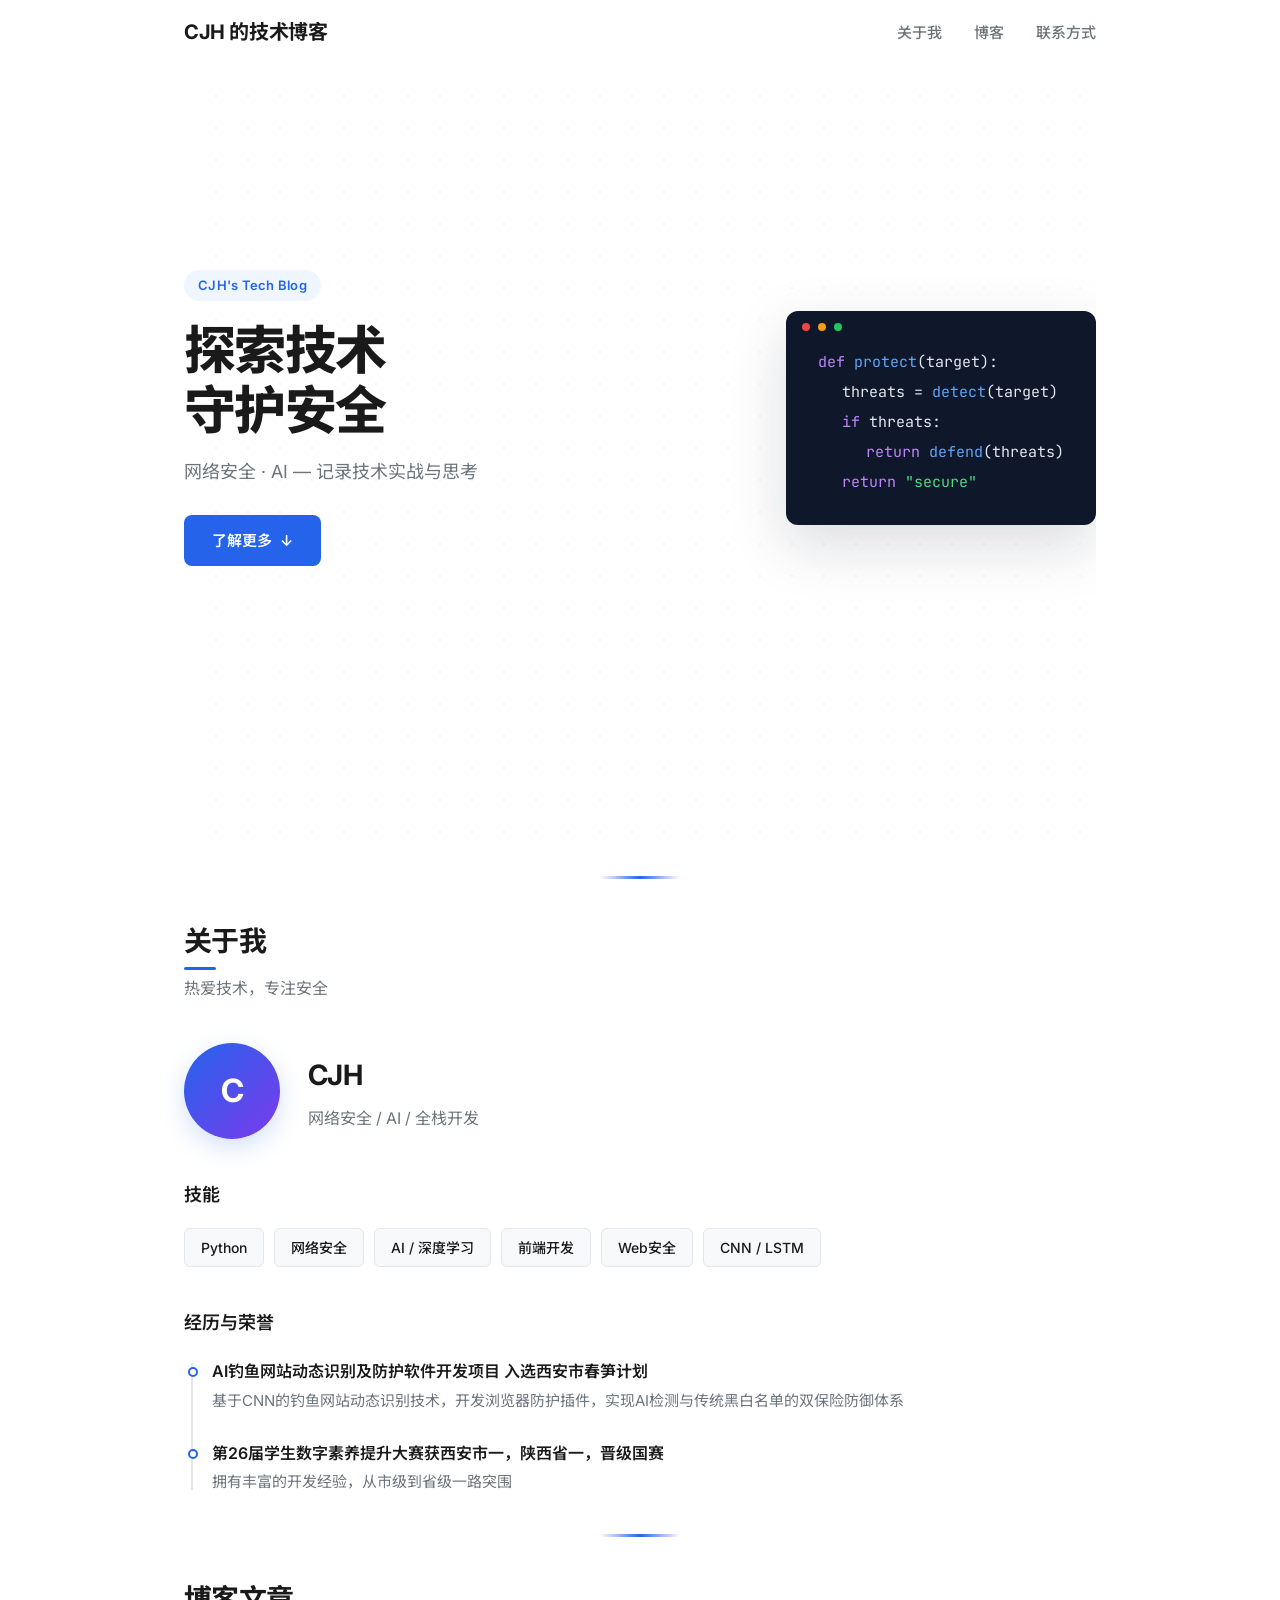
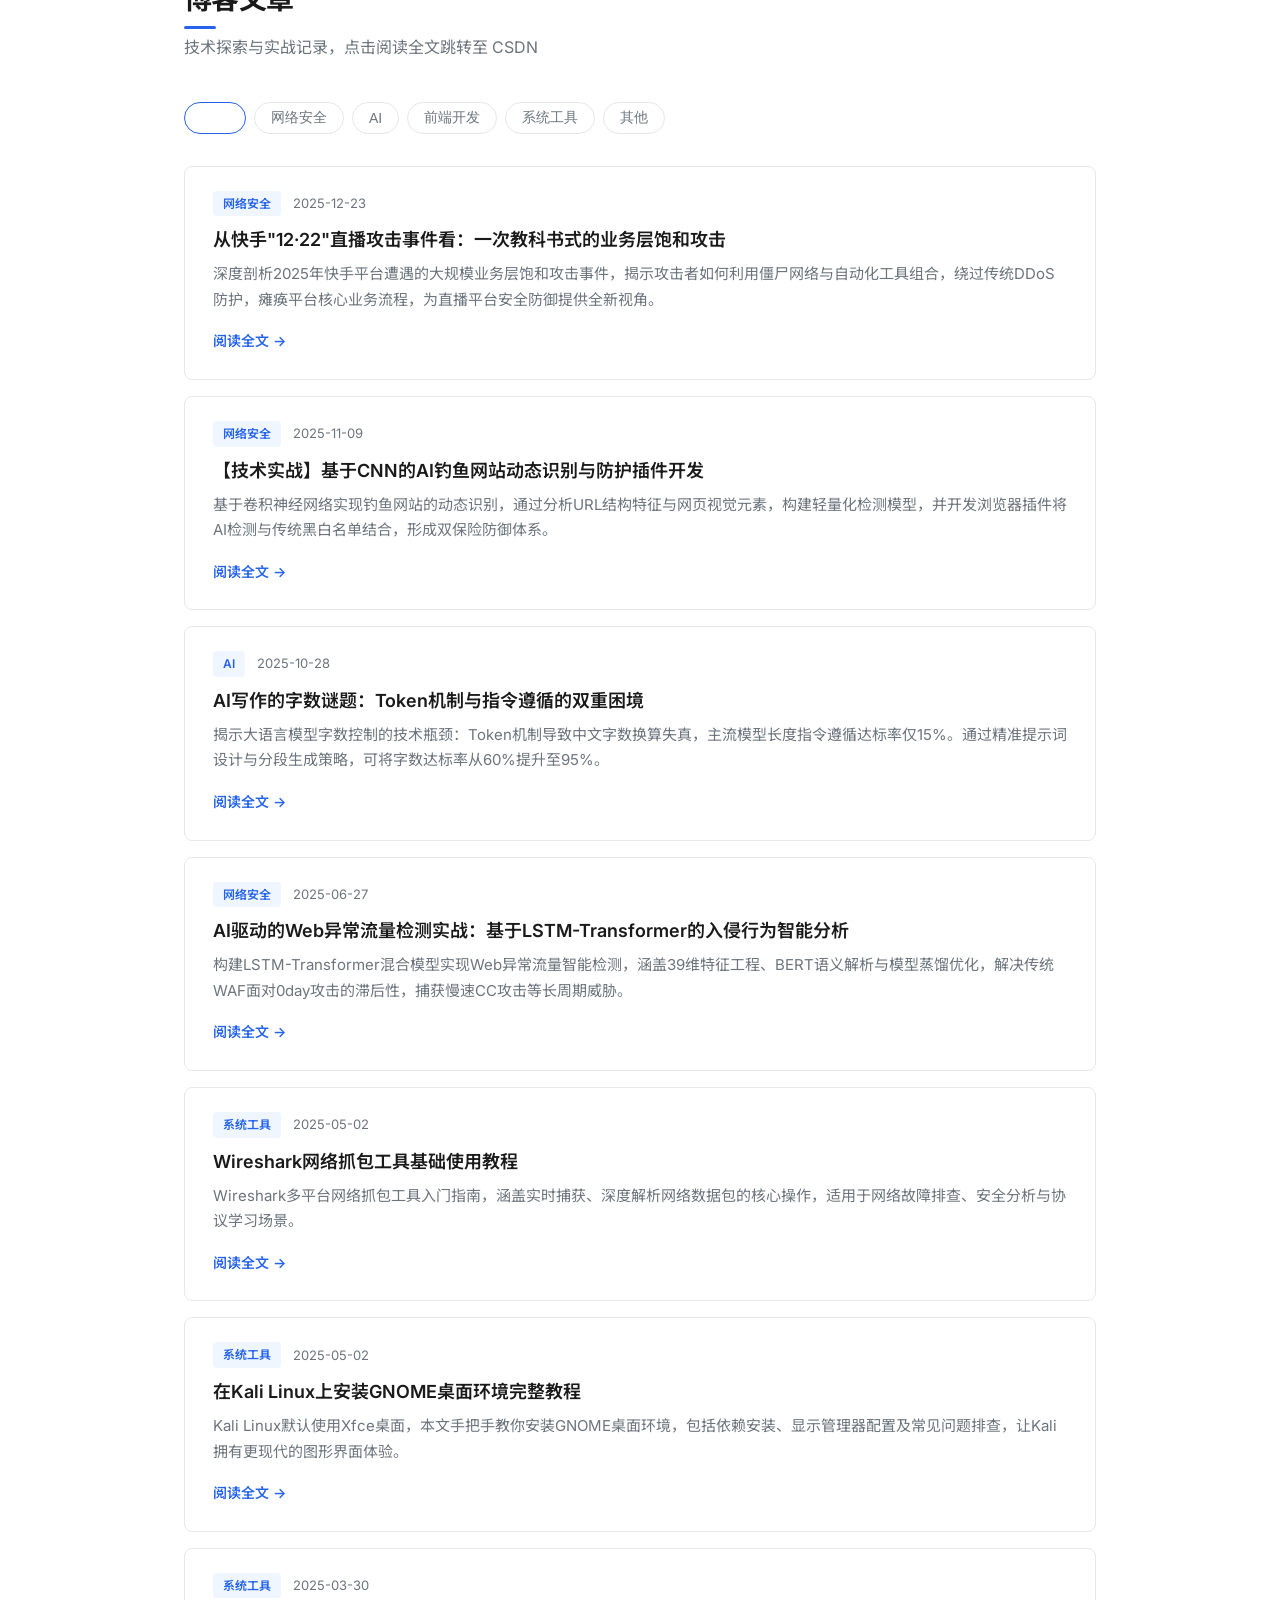
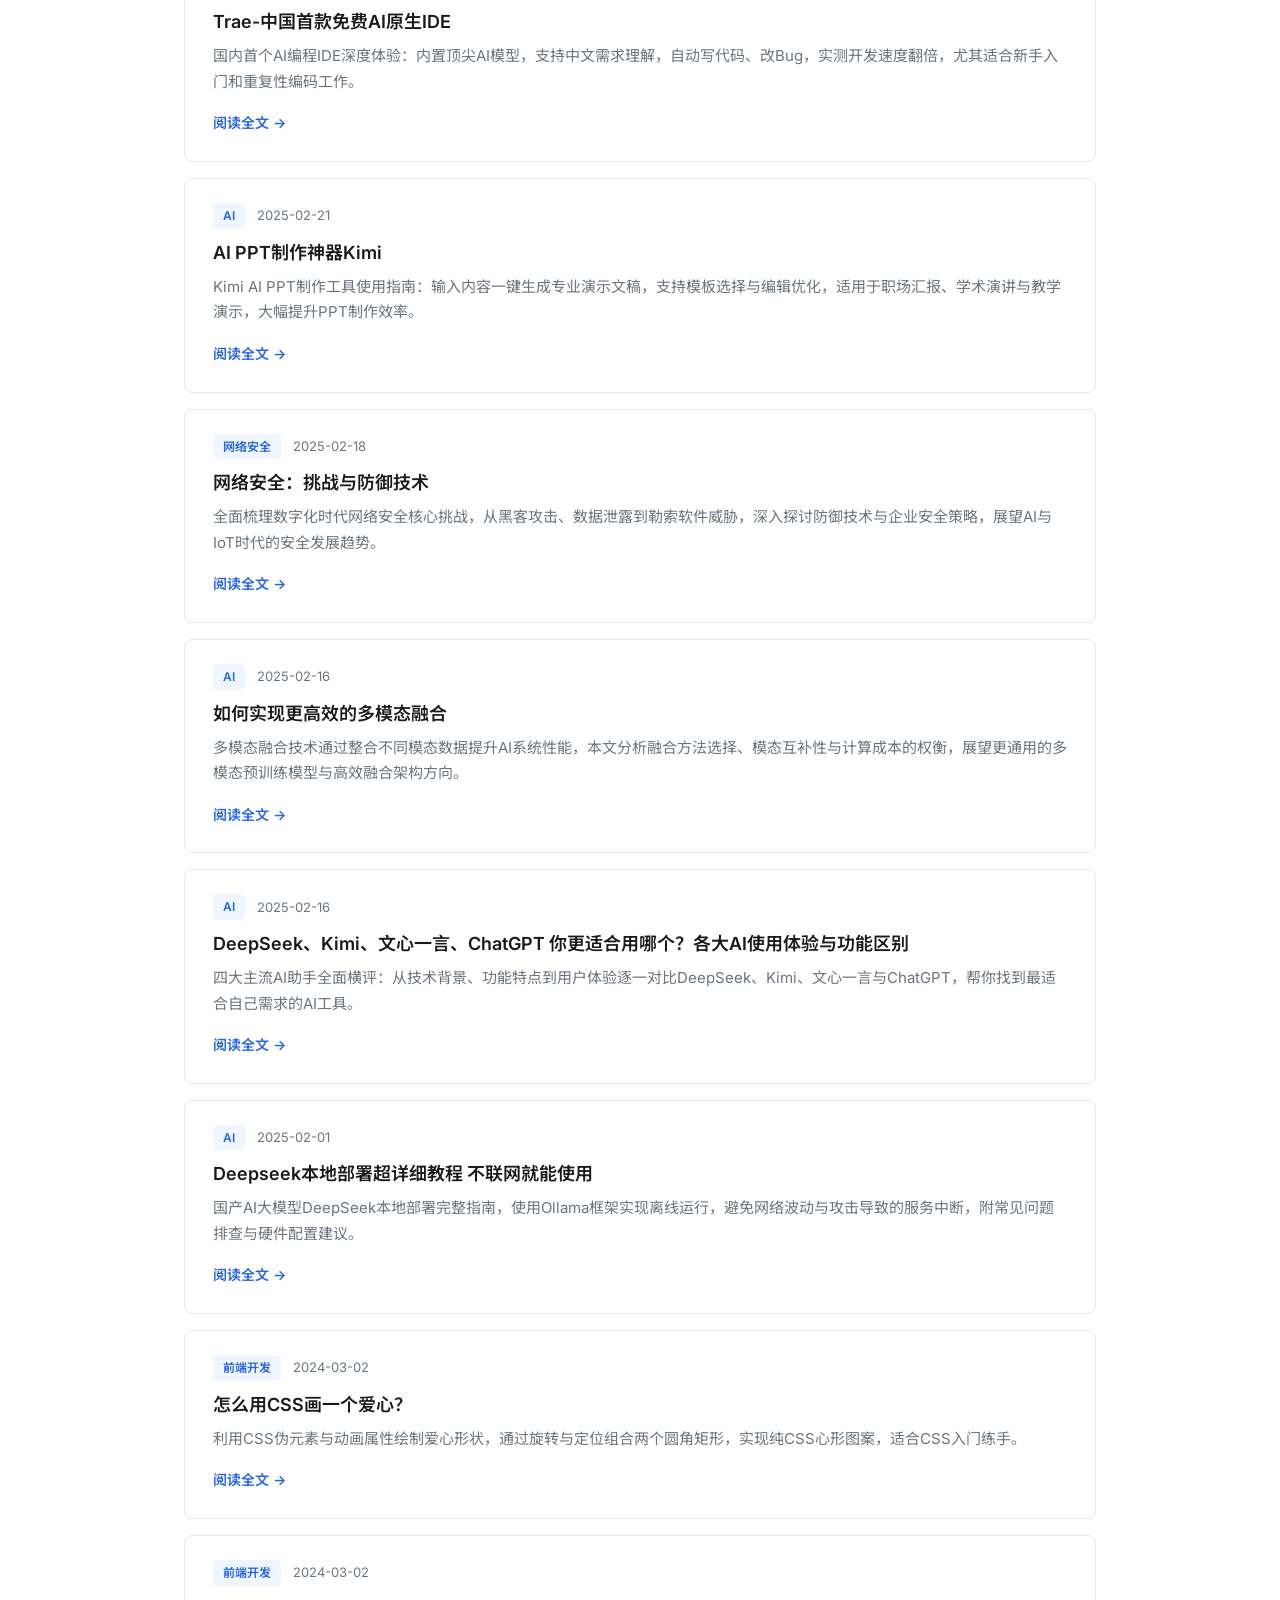
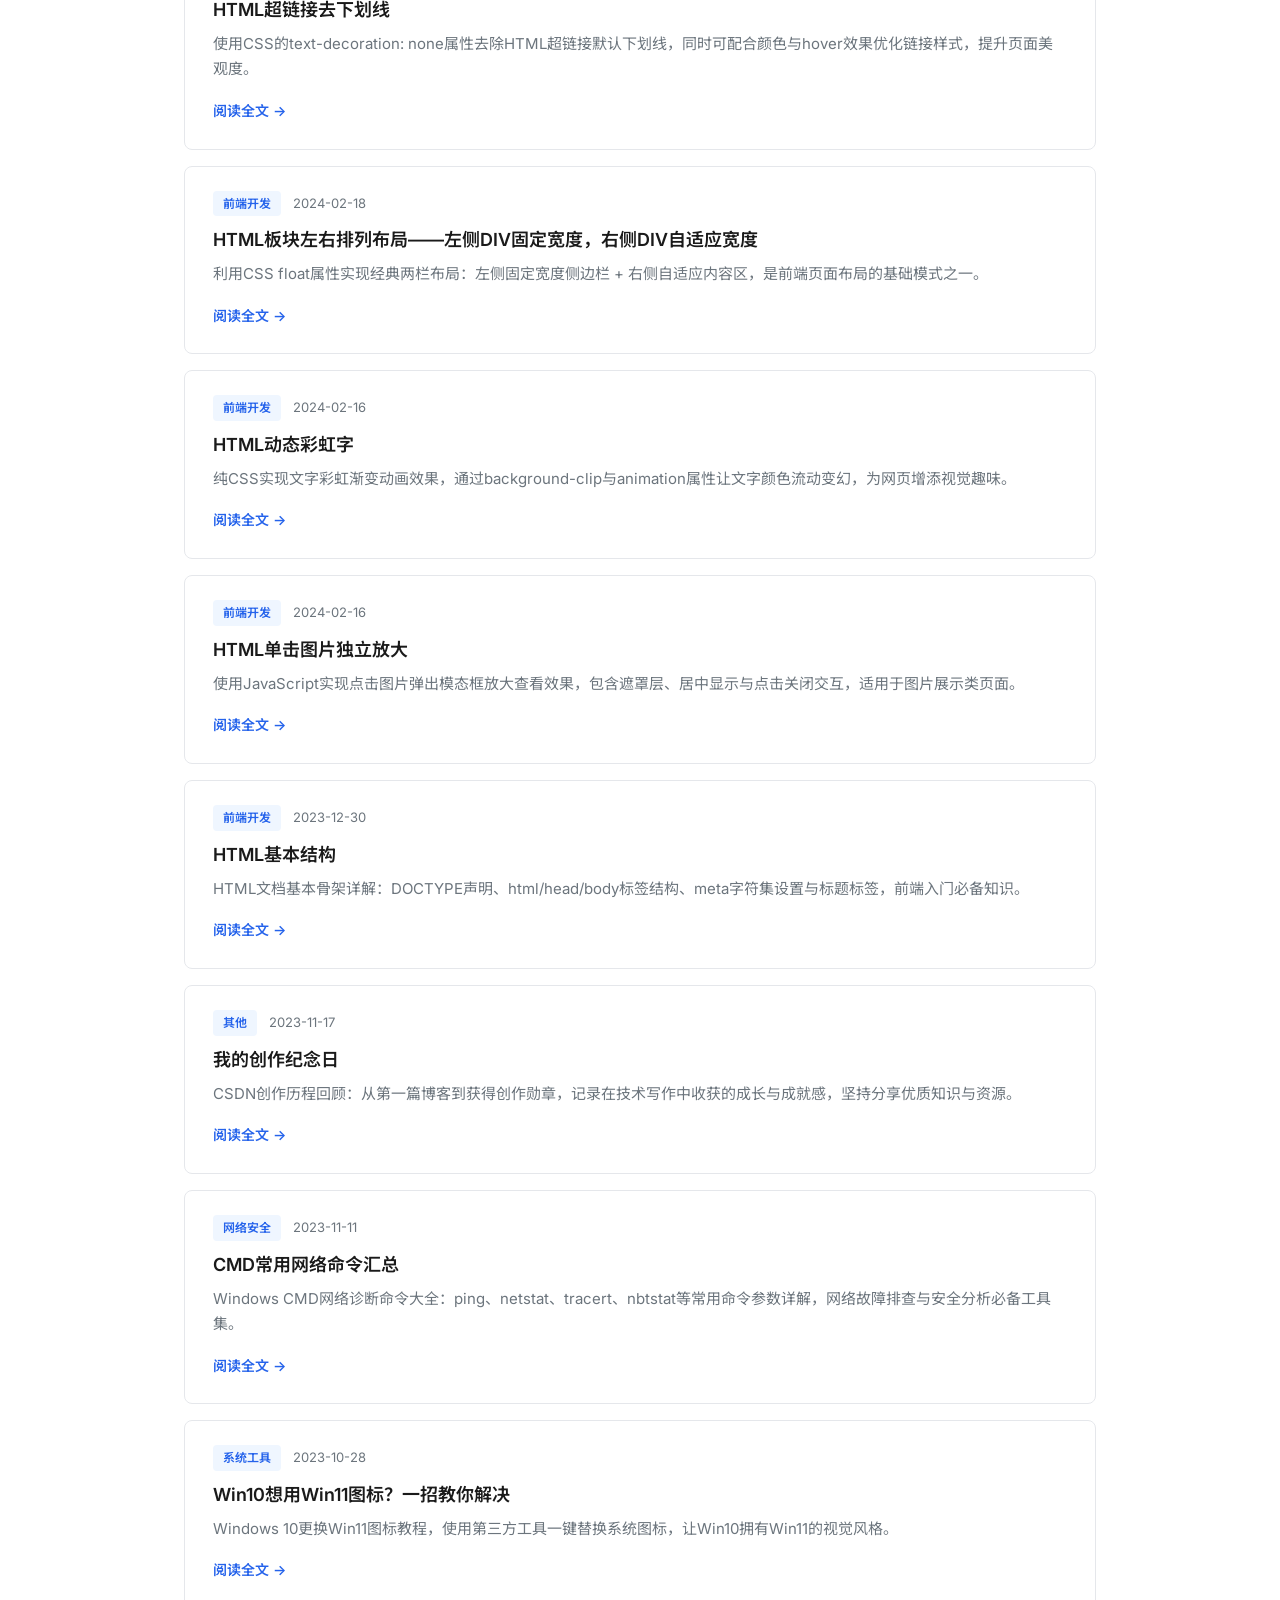
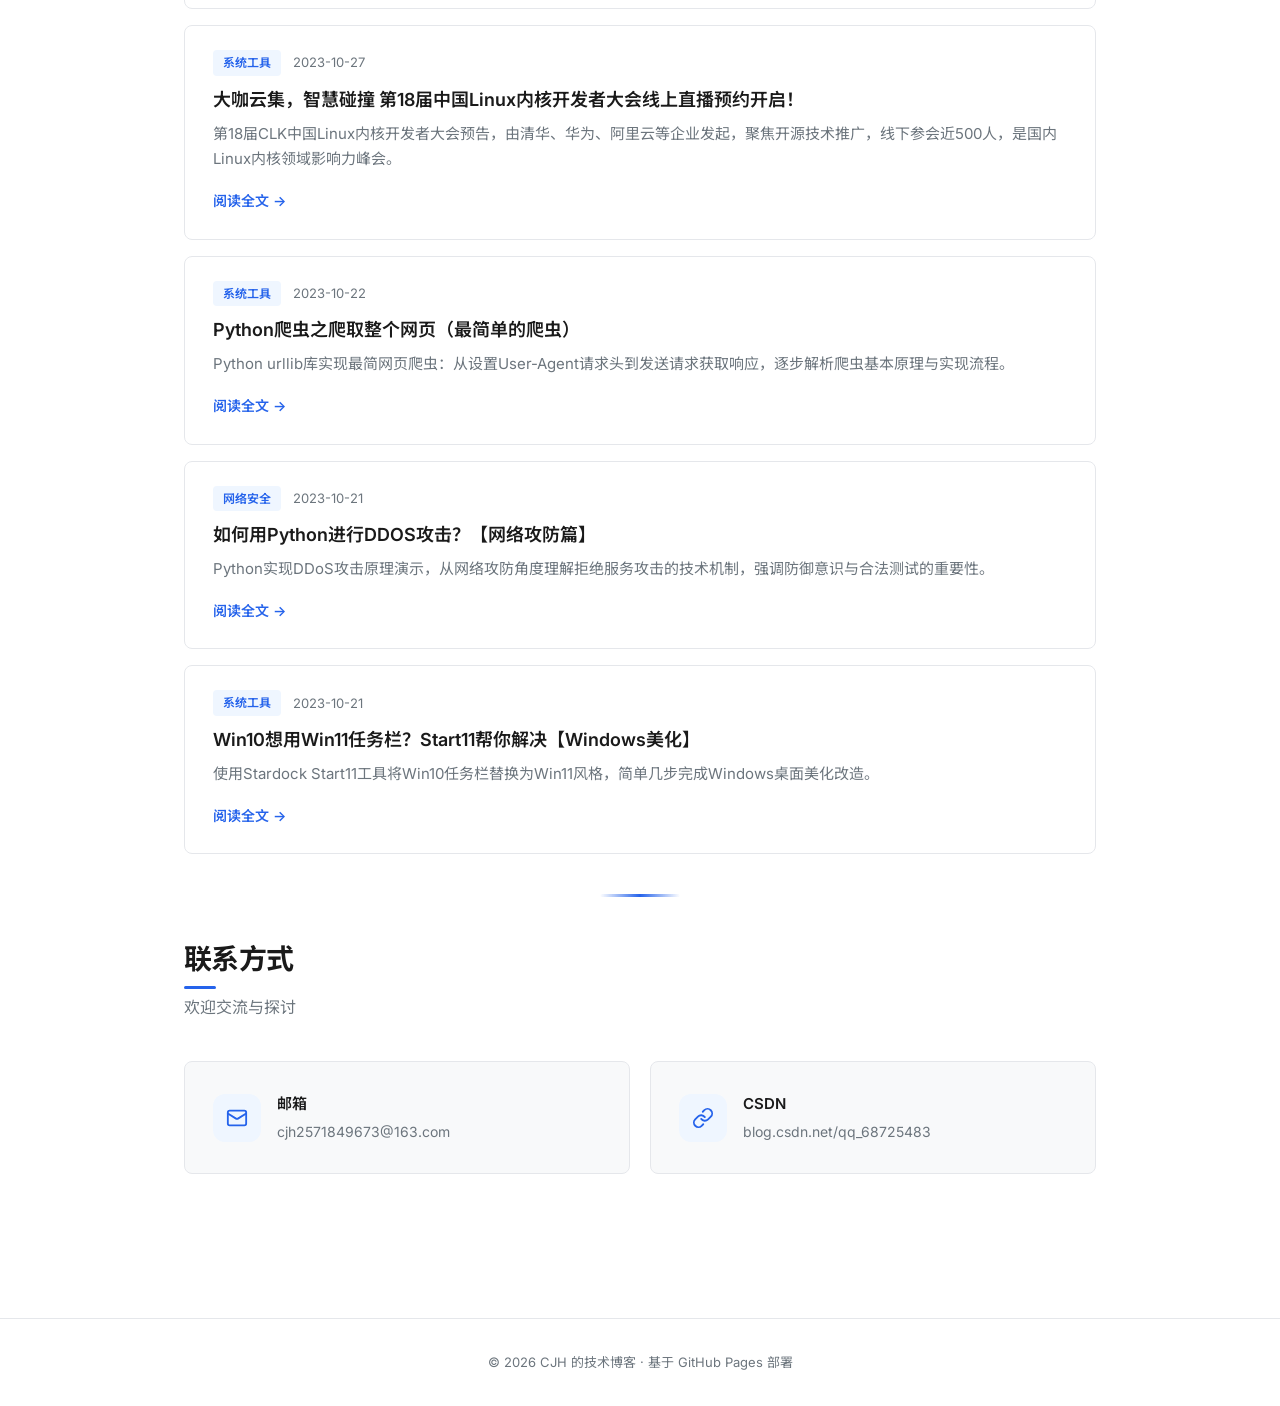
==== index.html @ 8294a679 "初始提交：CJH 个人博客" ====
<!DOCTYPE html>
<html lang="zh-CN">
<head>
  <meta charset="UTF-8">
  <meta name="viewport" content="width=device-width, initial-scale=1.0">
  <title>CJH 的技术博客</title>
  <meta name="description" content="CJH 的个人技术博客 - 网络安全、AI、前端开发技术分享">
  <link rel="stylesheet" href="css/style.css">
</head>
<body>
  <!-- 开场动画遮罩 -->
  <div class="intro-overlay" id="introOverlay">
    <div class="intro-logo">
      <span class="intro-bracket"></span><span class="intro-name">欢迎来到 CJH的技术博客</span><span class="intro-bracket"></span>
    </div>
    <div class="intro-line"></div>
  </div>

  <!-- 滚动进度条 -->
  <div class="scroll-progress"></div>

  <!-- 鼠标光晕 -->
  <div class="cursor-glow" id="cursorGlow"></div>

  <!-- 导航栏 -->
  <nav class="navbar">
    <div class="nav-inner">
      <a href="#" class="nav-logo"><span></span>CJH 的技术博客<span></span></a>
      <ul class="nav-links">
        <li><a href="#about" class="active">关于我</a></li>
        <li><a href="#blog">博客</a></li>
        <li><a href="#contact">联系方式</a></li>
      </ul>
      <button class="hamburger" aria-label="菜单">
        <span></span>
        <span></span>
        <span></span>
      </button>
    </div>
  </nav>

  <main>
    <!-- Hero 首屏 -->
    <section id="hero" class="hero">
      <canvas class="hero-grid" id="heroGrid"></canvas>
      <div class="hero-content">
        <div class="hero-label">CJH's Tech Blog</div>
        <h1 class="hero-title" id="heroTitle">探索技术<br>守护安全</h1>
        <p class="hero-desc">网络安全 · AI  — 记录技术实战与思考</p>
        <a href="#about" class="hero-cta" id="heroCta">了解更多 <span>&darr;</span></a>
      </div>
      <div class="hero-visual">
        <div class="hero-code">
          <span class="code-line"><span class="code-keyword">def</span> <span class="code-func">protect</span>(target):</span>
          <span class="code-line code-indent">threats = <span class="code-func">detect</span>(target)</span>
          <span class="code-line code-indent"><span class="code-keyword">if</span> threats:</span>
          <span class="code-line code-indent2"><span class="code-keyword">return</span> <span class="code-func">defend</span>(threats)</span>
          <span class="code-line code-indent"><span class="code-keyword">return</span> <span class="code-string">"secure"</span></span>
        </div>
      </div>
    </section>

    <!-- 关于我 -->
    <section id="about">
      <div class="section-inner">
        <div class="section-header">
          <h2>关于我</h2>
          <p>热爱技术，专注安全</p>
        </div>

        <div class="about-hero">
          <div class="about-avatar">C</div>
          <div>
            <h3 class="about-name">CJH</h3>
            <p class="about-tagline">网络安全 / AI / 全栈开发</p>
          </div>
        </div>

        <div class="skills-section">
          <h3>技能</h3>
          <div class="skill-tags">
            <span class="skill-tag">Python</span>
            <span class="skill-tag">网络安全</span>
            <span class="skill-tag">AI / 深度学习</span>
            <span class="skill-tag">前端开发</span>
            <span class="skill-tag">Web安全</span>
            <span class="skill-tag">CNN / LSTM</span>
          </div>
        </div>

        <div class="timeline-section">
          <h3>经历与荣誉</h3>
          <div class="timeline">
            <div class="timeline-item">
              <div class="item-title">AI钓鱼网站动态识别及防护软件开发项目 入选西安市春笋计划</div>
              <div class="item-desc">基于CNN的钓鱼网站动态识别技术，开发浏览器防护插件，实现AI检测与传统黑白名单的双保险防御体系</div>
            </div>
            <div class="timeline-item">
              <div class="item-title">第26届学生数字素养提升大赛获西安市一，陕西省一，晋级国赛</div>
              <div class="item-desc">拥有丰富的开发经验，从市级到省级一路突围</div>
            </div>
          </div>
        </div>
      </div>
    </section>

    <!-- 博客文章列表 -->
    <section id="blog">
      <div class="section-inner">
        <div class="section-header">
          <h2>博客文章</h2>
          <p>技术探索与实战记录，点击阅读全文跳转至 CSDN</p>
        </div>
        <div class="category-bar" id="category-tags"></div>
        <div id="article-list"></div>
      </div>
    </section>

    <!-- 联系方式 -->
    <section id="contact">
      <div class="section-inner">
        <div class="section-header">
          <h2>联系方式</h2>
          <p>欢迎交流与探讨</p>
        </div>

        <div class="contact-cards">
          <div class="contact-card" id="email-card" title="点击复制邮箱">
            <div class="contact-icon">
              <svg xmlns="http://www.w3.org/2000/svg" viewBox="0 0 24 24" fill="none" stroke="currentColor" stroke-width="2" stroke-linecap="round" stroke-linejoin="round">
                <rect x="2" y="4" width="20" height="16" rx="2"/>
                <path d="m22 7-8.97 5.7a1.94 1.94 0 0 1-2.06 0L2 7"/>
              </svg>
            </div>
            <div class="contact-info">
              <h3>邮箱</h3>
              <p>cjh2571849673@163.com</p>
            </div>
          </div>

          <div class="contact-card" id="csdn-card" title="访问 CSDN 主页">
            <div class="contact-icon">
              <svg xmlns="http://www.w3.org/2000/svg" viewBox="0 0 24 24" fill="none" stroke="currentColor" stroke-width="2" stroke-linecap="round" stroke-linejoin="round">
                <path d="M10 13a5 5 0 0 0 7.54.54l3-3a5 5 0 0 0-7.07-7.07l-1.72 1.71"/>
                <path d="M14 11a5 5 0 0 0-7.54-.54l-3 3a5 5 0 0 0 7.07 7.07l1.71-1.71"/>
              </svg>
            </div>
            <div class="contact-info">
              <h3>CSDN</h3>
              <p>blog.csdn.net/qq_68725483</p>
            </div>
          </div>
        </div>
      </div>
    </section>
  </main>

  <!-- 页脚 -->
  <footer class="footer">
    <p>&copy; 2026 CJH 的技术博客 · 基于 <a href="https://pages.github.com" target="_blank" rel="noopener">GitHub Pages</a> 部署</p>
  </footer>

  <script src="js/articles.js"></script>
  <script src="js/main.js"></script>
</body>
</html>
---- css/style.css ----
/* ===== CJH 的技术博客 - 样式表 ===== */

/* --- 基础重置与变量 --- */
@import url('https://fonts.googleapis.com/css2?family=Inter:wght@400;500;600;700;800&family=Noto+Sans+SC:wght@400;500;600;700;800&family=JetBrains+Mono:wght@400;500&display=swap');

:root {
  --bg-primary: #ffffff;
  --bg-secondary: #f8f9fa;
  --text-primary: #1a1a1a;
  --text-secondary: #6c757d;
  --accent: #2563eb;
  --accent-light: #eff6ff;
  --border: #e5e7eb;
  --shadow-sm: 0 1px 3px rgba(0, 0, 0, 0.06);
  --shadow-md: 0 4px 12px rgba(0, 0, 0, 0.08);
  --shadow-hover: 0 8px 24px rgba(0, 0, 0, 0.1);
  --radius: 8px;
  --max-width: 960px;
  --font-stack: "Inter", "Noto Sans SC", -apple-system, BlinkMacSystemFont, "Segoe UI", sans-serif;
  --font-mono: "JetBrains Mono", "Fira Code", "Cascadia Code", monospace;
  --transition: 0.25s ease;
  --transition-slow: 0.5s cubic-bezier(0.22, 1, 0.36, 1);
}

*, *::before, *::after {
  margin: 0;
  padding: 0;
  box-sizing: border-box;
}

html {
  scroll-behavior: smooth;
  scroll-padding-top: 72px;
}

body {
  font-family: var(--font-stack);
  font-size: 16px;
  line-height: 1.8;
  color: var(--text-primary);
  background: var(--bg-primary);
  -webkit-font-smoothing: antialiased;
  overflow-x: hidden;
}

a {
  color: var(--accent);
  text-decoration: none;
  transition: color var(--transition);
}

a:hover {
  color: #1d4ed8;
}

/* --- 开场动画 --- */
.intro-overlay {
  position: fixed;
  inset: 0;
  z-index: 9999;
  background: var(--text-primary);
  display: flex;
  flex-direction: column;
  align-items: center;
  justify-content: center;
  transition: clip-path 1s cubic-bezier(0.76, 0, 0.24, 1);
  clip-path: inset(0 0 0 0);
}

.intro-overlay.exit {
  clip-path: inset(0 0 100% 0);
}

.intro-logo {
  font-size: 2.5rem;
  font-weight: 700;
  color: #fff;
  letter-spacing: -0.02em;
  opacity: 0;
  transform: scale(0.8);
  animation: introLogoIn 0.6s cubic-bezier(0.22, 1, 0.36, 1) 0.2s forwards;
}

.intro-bracket {
  color: var(--accent);
}

.intro-name {
  display: inline-block;
  animation: introNameGlow 1.5s ease 0.5s forwards;
}

.intro-line {
  width: 0;
  height: 2px;
  background: var(--accent);
  margin-top: 16px;
  animation: introLineExpand 0.8s cubic-bezier(0.22, 1, 0.36, 1) 0.6s forwards;
}

@keyframes introLogoIn {
  from { opacity: 0; transform: scale(0.8); }
  to { opacity: 1; transform: scale(1); }
}

@keyframes introNameGlow {
  0%, 100% { text-shadow: none; }
  50% { text-shadow: 0 0 20px rgba(37, 99, 235, 0.6); }
}

@keyframes introLineExpand {
  from { width: 0; }
  to { width: 80px; }
}

/* --- 鼠标光晕 --- */
.cursor-glow {
  position: fixed;
  width: 400px;
  height: 400px;
  border-radius: 50%;
  background: radial-gradient(circle, rgba(37, 99, 235, 0.06) 0%, transparent 70%);
  pointer-events: none;
  z-index: 50;
  transform: translate(-50%, -50%);
  transition: opacity 0.3s ease;
  opacity: 0;
}

.cursor-glow.active {
  opacity: 1;
}

/* --- 滚动进度条 --- */
.scroll-progress {
  position: fixed;
  top: 0;
  left: 0;
  height: 2px;
  background: var(--accent);
  z-index: 200;
  width: 0%;
  transition: none;
}

/* --- 导航栏 --- */
.navbar {
  position: fixed;
  top: 0;
  left: 0;
  right: 0;
  z-index: 100;
  background: rgba(255, 255, 255, 0.92);
  backdrop-filter: blur(12px);
  -webkit-backdrop-filter: blur(12px);
  border-bottom: 1px solid transparent;
  transition: border-color 0.4s ease, box-shadow 0.4s ease;
}

.navbar.scrolled {
  border-bottom-color: var(--border);
  box-shadow: var(--shadow-sm);
}

.nav-inner {
  max-width: var(--max-width);
  margin: 0 auto;
  padding: 0 24px;
  height: 64px;
  display: flex;
  align-items: center;
  justify-content: space-between;
}

.nav-logo {
  font-size: 1.25rem;
  font-weight: 700;
  color: var(--text-primary);
  letter-spacing: -0.02em;
  transition: opacity var(--transition);
}

.nav-logo:hover {
  opacity: 0.7;
}

.nav-logo span {
  color: var(--accent);
}

.nav-links {
  display: flex;
  gap: 32px;
  list-style: none;
}

.nav-links a {
  color: var(--text-secondary);
  font-size: 0.9375rem;
  font-weight: 500;
  position: relative;
  padding: 4px 0;
  transition: color var(--transition);
}

.nav-links a::after {
  content: "";
  position: absolute;
  bottom: -2px;
  left: 0;
  width: 0;
  height: 2px;
  background: var(--accent);
  border-radius: 1px;
  transition: width 0.35s cubic-bezier(0.22, 1, 0.36, 1);
}

.nav-links a:hover,
.nav-links a.active {
  color: var(--accent);
}

.nav-links a:hover::after,
.nav-links a.active::after {
  width: 100%;
}

/* 汉堡菜单 */
.hamburger {
  display: none;
  flex-direction: column;
  gap: 5px;
  cursor: pointer;
  padding: 4px;
  background: none;
  border: none;
}

.hamburger span {
  display: block;
  width: 22px;
  height: 2px;
  background: var(--text-primary);
  border-radius: 1px;
  transition: var(--transition);
}

.hamburger.open span:nth-child(1) {
  transform: rotate(45deg) translate(5px, 5px);
}

.hamburger.open span:nth-child(2) {
  opacity: 0;
}

.hamburger.open span:nth-child(3) {
  transform: rotate(-45deg) translate(5px, -5px);
}

/* --- Hero 首屏 --- */
.hero {
  display: flex;
  align-items: center;
  justify-content: space-between;
  gap: 48px;
  min-height: calc(100vh - 64px);
  padding-top: 40px;
  padding-bottom: 40px;
  position: relative;
  overflow: hidden;
}

/* 点阵背景 */
.hero-grid {
  position: absolute;
  inset: 0;
  width: 100%;
  height: 100%;
  pointer-events: none;
  opacity: 0;
  transition: opacity 1s ease;
}

.hero-grid.visible {
  opacity: 1;
}

.hero-content {
  max-width: 480px;
}

.hero-label {
  display: inline-block;
  padding: 4px 14px;
  background: var(--accent-light);
  color: var(--accent);
  font-size: 0.8125rem;
  font-weight: 600;
  border-radius: 20px;
  margin-bottom: 20px;
  letter-spacing: 0.02em;
  opacity: 0;
  transform: translateY(12px);
  animation: heroReveal 0.7s cubic-bezier(0.22, 1, 0.36, 1) 0.1s forwards;
}

.hero-title {
  font-size: 3.25rem;
  font-weight: 800;
  line-height: 1.15;
  letter-spacing: -0.03em;
  margin-bottom: 16px;
  color: var(--text-primary);
  opacity: 0;
  transform: translateY(20px);
  animation: heroReveal 0.7s cubic-bezier(0.22, 1, 0.36, 1) 0.2s forwards;
}

/* 逐字动画 */
.hero-title .char {
  display: inline-block;
  opacity: 0;
  transform: translateY(30px) rotateX(40deg);
  animation: charReveal 0.6s cubic-bezier(0.22, 1, 0.36, 1) forwards;
}

.hero-title .char-space {
  display: inline-block;
  width: 0.3em;
}

@keyframes charReveal {
  from { opacity: 0; transform: translateY(30px) rotateX(40deg); }
  to { opacity: 1; transform: translateY(0) rotateX(0); }
}

.hero-desc {
  color: var(--text-secondary);
  font-size: 1.125rem;
  line-height: 1.7;
  margin-bottom: 28px;
  opacity: 0;
  transform: translateY(16px);
  animation: heroReveal 0.7s cubic-bezier(0.22, 1, 0.36, 1) 0.35s forwards;
}

.hero-cta {
  display: inline-flex;
  align-items: center;
  gap: 8px;
  padding: 12px 28px;
  background: var(--accent);
  color: #fff;
  font-size: 0.9375rem;
  font-weight: 600;
  border-radius: 8px;
  transition: all 0.35s cubic-bezier(0.22, 1, 0.36, 1);
  opacity: 0;
  transform: translateY(12px);
  animation: heroReveal 0.7s cubic-bezier(0.22, 1, 0.36, 1) 0.5s forwards;
}

.hero-cta:hover {
  background: #1d4ed8;
  color: #fff;
  transform: translateY(-2px);
  box-shadow: 0 6px 20px rgba(37, 99, 235, 0.35);
}

.hero-cta span {
  display: inline-block;
  animation: bounce 2s ease infinite;
}

/* 代码装饰 */
.hero-visual {
  flex-shrink: 0;
  opacity: 0;
  transform: translateY(24px) scale(0.96);
  animation: heroCodeReveal 0.9s cubic-bezier(0.22, 1, 0.36, 1) 0.6s forwards;
  will-change: transform;
}

.hero-code {
  background: #0f172a;
  border-radius: 12px;
  padding: 28px 32px;
  padding-top: 36px;
  font-family: var(--font-mono);
  font-size: 0.9375rem;
  line-height: 2;
  color: #e2e8f0;
  position: relative;
  box-shadow: 0 20px 60px rgba(15, 23, 42, 0.15);
  transition: box-shadow 0.4s ease;
}

.hero-code:hover {
  box-shadow: 0 24px 72px rgba(15, 23, 42, 0.22);
}

.hero-code::before {
  content: "";
  position: absolute;
  top: 12px;
  left: 16px;
  width: 8px;
  height: 8px;
  border-radius: 50%;
  background: #ef4444;
  box-shadow: 16px 0 0 #f59e0b, 32px 0 0 #22c55e;
}

/* 代码行逐行入场 */
.hero-code .code-line {
  display: block;
  opacity: 0;
  transform: translateX(-8px);
  animation: codeLineReveal 0.5s ease forwards;
}

.hero-code .code-line:nth-child(1) { animation-delay: 0.9s; }
.hero-code .code-line:nth-child(2) { animation-delay: 1.05s; }
.hero-code .code-line:nth-child(3) { animation-delay: 1.2s; }
.hero-code .code-line:nth-child(4) { animation-delay: 1.35s; }
.hero-code .code-line:nth-child(5) { animation-delay: 1.5s; }

.hero-code .code-indent {
  padding-left: 24px;
}

.hero-code .code-indent2 {
  padding-left: 48px;
}

.hero-code .code-keyword {
  color: #c084fc;
}

.hero-code .code-func {
  color: #60a5fa;
}

.hero-code .code-string {
  color: #4ade80;
}

/* 代码光标闪烁 */
.hero-code::after {
  content: "";
  position: absolute;
  bottom: 28px;
  right: 32px;
  width: 2px;
  height: 18px;
  background: #60a5fa;
  animation: cursorBlink 1.2s step-end infinite;
  animation-delay: 1.8s;
  opacity: 0;
}

@keyframes heroReveal {
  from { opacity: 0; transform: translateY(20px); }
  to { opacity: 1; transform: translateY(0); }
}

@keyframes heroCodeReveal {
  from { opacity: 0; transform: translateY(24px) scale(0.96); }
  to { opacity: 1; transform: translateY(0) scale(1); }
}

@keyframes codeLineReveal {
  from { opacity: 0; transform: translateX(-8px); }
  to { opacity: 1; transform: translateX(0); }
}

@keyframes cursorBlink {
  0%, 100% { opacity: 0; }
  50% { opacity: 1; }
}

@keyframes bounce {
  0%, 20%, 50%, 80%, 100% { transform: translateY(0); }
  40% { transform: translateY(4px); }
  60% { transform: translateY(2px); }
}

/* --- 主内容区 --- */
main {
  max-width: var(--max-width);
  margin: 0 auto;
  padding: 0 24px 64px;
}

section {
  margin-bottom: 80px;
  position: relative;
}

/* 板块间分隔装饰线 */
section::before {
  content: "";
  position: absolute;
  top: -40px;
  left: 50%;
  transform: translateX(-50%);
  width: 48px;
  height: 3px;
  background: linear-gradient(90deg, transparent, var(--accent), transparent);
  border-radius: 2px;
  opacity: 0;
  transition: opacity 0.6s ease, width 0.6s cubic-bezier(0.22, 1, 0.36, 1);
}

section.section-visible::before {
  opacity: 1;
  width: 80px;
}

/* 板块入场动画 */
section .section-inner {
  opacity: 0;
  transform: translateY(40px);
  transition: opacity 0.8s cubic-bezier(0.22, 1, 0.36, 1),
              transform 0.8s cubic-bezier(0.22, 1, 0.36, 1);
}

section.section-visible .section-inner {
  opacity: 1;
  transform: translateY(0);
}

.section-header {
  margin-bottom: 40px;
}

.section-header h2 {
  font-size: 1.75rem;
  font-weight: 700;
  letter-spacing: -0.02em;
  margin-bottom: 8px;
  position: relative;
  display: inline-block;
}

.section-header h2::after {
  content: "";
  position: absolute;
  bottom: -4px;
  left: 0;
  width: 32px;
  height: 3px;
  background: var(--accent);
  border-radius: 2px;
  transition: width 0.4s cubic-bezier(0.22, 1, 0.36, 1);
}

.section-header:hover h2::after {
  width: 100%;
}

.section-header p {
  color: var(--text-secondary);
  font-size: 1rem;
}

/* --- 分类标签栏 --- */
.category-bar {
  display: flex;
  gap: 8px;
  flex-wrap: wrap;
  margin-bottom: 32px;
}

.category-tag {
  padding: 6px 16px;
  border: 1px solid var(--border);
  border-radius: 20px;
  background: var(--bg-primary);
  color: var(--text-secondary);
  font-size: 0.875rem;
  font-weight: 500;
  cursor: pointer;
  transition: all 0.3s cubic-bezier(0.22, 1, 0.36, 1);
  position: relative;
  overflow: hidden;
}

.category-tag::before {
  content: "";
  position: absolute;
  inset: 0;
  background: var(--accent);
  border-radius: 20px;
  transform: scaleX(0);
  transform-origin: left;
  transition: transform 0.35s cubic-bezier(0.22, 1, 0.36, 1);
  z-index: -1;
}

.category-tag:hover {
  border-color: var(--accent);
  color: var(--accent);
}

.category-tag.active {
  border-color: var(--accent);
  color: #fff;
}

.category-tag.active::before {
  transform: scaleX(1);
}

/* --- 文章卡片 --- */
#article-list {
  display: flex;
  flex-direction: column;
  gap: 16px;
}

.article-card {
  background: var(--bg-primary);
  border: 1px solid var(--border);
  border-radius: var(--radius);
  padding: 24px 28px;
  transition: all 0.35s cubic-bezier(0.22, 1, 0.36, 1);
  opacity: 0;
  transform: translateY(12px);
  animation: cardReveal 0.5s cubic-bezier(0.22, 1, 0.36, 1) forwards;
  position: relative;
}

.article-card::before {
  content: "";
  position: absolute;
  left: 0;
  top: 0;
  bottom: 0;
  width: 3px;
  background: var(--accent);
  border-radius: 3px 0 0 3px;
  opacity: 0;
  transform: scaleY(0);
  transition: all 0.35s cubic-bezier(0.22, 1, 0.36, 1);
}

.article-card:hover {
  box-shadow: var(--shadow-hover);
  transform: translateY(-2px);
  border-color: transparent;
}

.article-card:hover::before {
  opacity: 1;
  transform: scaleY(1);
}

.article-meta {
  display: flex;
  align-items: center;
  gap: 12px;
  margin-bottom: 10px;
}

.article-category {
  display: inline-block;
  padding: 2px 10px;
  background: var(--accent-light);
  color: var(--accent);
  font-size: 0.75rem;
  font-weight: 600;
  border-radius: 4px;
  transition: background 0.3s ease;
}

.article-card:hover .article-category {
  background: var(--accent);
  color: #fff;
}

.article-date {
  color: var(--text-secondary);
  font-size: 0.8125rem;
}

.article-title {
  font-size: 1.125rem;
  font-weight: 600;
  line-height: 1.5;
  margin-bottom: 8px;
  color: var(--text-primary);
  transition: color var(--transition);
}

.article-card:hover .article-title {
  color: var(--accent);
}

.article-summary {
  color: var(--text-secondary);
  font-size: 0.9375rem;
  line-height: 1.7;
  margin-bottom: 14px;
}

.article-link {
  display: inline-flex;
  align-items: center;
  gap: 4px;
  font-size: 0.875rem;
  font-weight: 600;
  color: var(--accent);
  transition: gap 0.3s ease;
}

.article-link .link-arrow {
  transition: transform 0.3s cubic-bezier(0.22, 1, 0.36, 1);
}

.article-link:hover {
  gap: 8px;
}

.article-link:hover .link-arrow {
  transform: translateX(3px);
}

@keyframes cardReveal {
  from { opacity: 0; transform: translateY(12px); }
  to { opacity: 1; transform: translateY(0); }
}

/* --- 关于我 --- */
.about-hero {
  display: flex;
  align-items: center;
  gap: 28px;
  margin-bottom: 40px;
}

.about-avatar {
  width: 96px;
  height: 96px;
  border-radius: 50%;
  background: linear-gradient(135deg, var(--accent), #7c3aed);
  display: flex;
  align-items: center;
  justify-content: center;
  color: #fff;
  font-size: 2rem;
  font-weight: 700;
  flex-shrink: 0;
  transition: transform 0.4s cubic-bezier(0.22, 1, 0.36, 1);
  box-shadow: 0 8px 24px rgba(37, 99, 235, 0.2);
}

.about-avatar:hover {
  transform: scale(1.08);
}

.about-name {
  font-size: 1.75rem;
  font-weight: 700;
  letter-spacing: -0.02em;
  margin-bottom: 4px;
}

.about-tagline {
  color: var(--text-secondary);
  font-size: 1rem;
}

/* 技能标签云 */
.skills-section {
  margin-bottom: 40px;
}

.skills-section h3 {
  font-size: 1.125rem;
  font-weight: 600;
  margin-bottom: 16px;
}

.skill-tags {
  display: flex;
  flex-wrap: wrap;
  gap: 10px;
}

.skill-tag {
  padding: 6px 16px;
  background: var(--bg-secondary);
  border: 1px solid var(--border);
  border-radius: 6px;
  font-size: 0.875rem;
  font-weight: 500;
  color: var(--text-primary);
  transition: all 0.3s cubic-bezier(0.22, 1, 0.36, 1);
}

.skill-tag:hover {
  background: var(--accent-light);
  border-color: var(--accent);
  color: var(--accent);
  transform: translateY(-2px);
  box-shadow: 0 4px 12px rgba(37, 99, 235, 0.12);
}

/* 时间线 */
.timeline-section h3 {
  font-size: 1.125rem;
  font-weight: 600;
  margin-bottom: 20px;
}

.timeline {
  position: relative;
  padding-left: 28px;
}

.timeline::before {
  content: "";
  position: absolute;
  left: 7px;
  top: 4px;
  bottom: 4px;
  width: 2px;
  background: var(--border);
  transition: background 0.4s ease;
}

.timeline-item {
  position: relative;
  padding-bottom: 28px;
  opacity: 0;
  transform: translateX(-8px);
  transition: all 0.5s cubic-bezier(0.22, 1, 0.36, 1);
}

.timeline-item.visible {
  opacity: 1;
  transform: translateX(0);
}

.timeline-item:last-child {
  padding-bottom: 0;
}

.timeline-item::before {
  content: "";
  position: absolute;
  left: -24px;
  top: 8px;
  width: 10px;
  height: 10px;
  border-radius: 50%;
  background: var(--bg-primary);
  border: 2px solid var(--accent);
  transition: all 0.3s ease;
}

.timeline-item:hover::before {
  background: var(--accent);
  box-shadow: 0 0 0 4px var(--accent-light);
}

.timeline-item .item-title {
  font-weight: 600;
  font-size: 1rem;
  margin-bottom: 4px;
  line-height: 1.6;
}

.timeline-item .item-desc {
  color: var(--text-secondary);
  font-size: 0.9375rem;
  line-height: 1.6;
}

/* --- 联系方式 --- */
.contact-cards {
  display: flex;
  gap: 20px;
  flex-wrap: wrap;
}

.contact-card {
  flex: 1;
  min-width: 260px;
  background: var(--bg-secondary);
  border: 1px solid var(--border);
  border-radius: var(--radius);
  padding: 28px;
  display: flex;
  align-items: center;
  gap: 16px;
  transition: all 0.35s cubic-bezier(0.22, 1, 0.36, 1);
  cursor: pointer;
  position: relative;
  overflow: hidden;
}

.contact-card::after {
  content: "";
  position: absolute;
  inset: 0;
  background: linear-gradient(135deg, var(--accent-light), transparent);
  opacity: 0;
  transition: opacity 0.4s ease;
}

.contact-card:hover {
  box-shadow: var(--shadow-md);
  transform: translateY(-3px);
  border-color: var(--accent);
}

.contact-card:hover::after {
  opacity: 1;
}

.contact-icon {
  width: 48px;
  height: 48px;
  border-radius: 12px;
  background: var(--accent-light);
  display: flex;
  align-items: center;
  justify-content: center;
  flex-shrink: 0;
  transition: all 0.35s cubic-bezier(0.22, 1, 0.36, 1);
  position: relative;
  z-index: 1;
}

.contact-card:hover .contact-icon {
  background: var(--accent);
  transform: scale(1.08);
}

.contact-card:hover .contact-icon svg {
  color: #fff;
}

.contact-icon svg {
  width: 22px;
  height: 22px;
  color: var(--accent);
  transition: color 0.3s ease;
}

.contact-info {
  position: relative;
  z-index: 1;
}

.contact-info h3 {
  font-size: 0.9375rem;
  font-weight: 600;
  margin-bottom: 2px;
}

.contact-info p {
  color: var(--text-secondary);
  font-size: 0.875rem;
  word-break: break-all;
}

/* 复制提示 */
.copy-toast {
  position: fixed;
  bottom: 32px;
  left: 50%;
  transform: translateX(-50%) translateY(20px);
  background: var(--text-primary);
  color: #fff;
  padding: 10px 20px;
  border-radius: 8px;
  font-size: 0.875rem;
  opacity: 0;
  pointer-events: none;
  transition: all 0.3s cubic-bezier(0.22, 1, 0.36, 1);
  z-index: 200;
}

.copy-toast.show {
  opacity: 1;
  transform: translateX(-50%) translateY(0);
}

/* --- 页脚 --- */
.footer {
  text-align: center;
  padding: 32px 24px;
  border-top: 1px solid var(--border);
  color: var(--text-secondary);
  font-size: 0.8125rem;
}

.footer a {
  color: var(--text-secondary);
  transition: color var(--transition);
}

.footer a:hover {
  color: var(--accent);
}

/* --- 响应式 --- */
@media (max-width: 768px) {
  .hero {
    flex-direction: column;
    text-align: center;
    min-height: auto;
    padding-top: 80px;
    padding-bottom: 48px;
    gap: 32px;
  }

  .hero-content {
    max-width: 100%;
  }

  .hero-title {
    font-size: 2.25rem;
  }

  .hero-desc {
    font-size: 1rem;
  }

  .hero-code {
    padding: 20px 24px;
    padding-top: 28px;
    font-size: 0.8125rem;
  }

  .nav-links {
    display: none;
    position: absolute;
    top: 64px;
    left: 0;
    right: 0;
    background: rgba(255, 255, 255, 0.98);
    backdrop-filter: blur(12px);
    -webkit-backdrop-filter: blur(12px);
    border-bottom: 1px solid var(--border);
    flex-direction: column;
    padding: 16px 24px;
    gap: 0;
  }

  .nav-links.open {
    display: flex;
  }

  .nav-links li {
    border-bottom: 1px solid var(--border);
  }

  .nav-links li:last-child {
    border-bottom: none;
  }

  .nav-links a {
    display: block;
    padding: 12px 0;
  }

  .hamburger {
    display: flex;
  }

  .about-hero {
    flex-direction: column;
    text-align: center;
  }

  .contact-cards {
    flex-direction: column;
  }

  .section-header h2 {
    font-size: 1.5rem;
  }
}

@media (max-width: 480px) {
  main {
    padding: 0 16px 48px;
  }

  .hero-title {
    font-size: 1.875rem;
  }

  .hero-code {
    font-size: 0.75rem;
    padding: 16px 18px;
    padding-top: 24px;
  }

  .article-card {
    padding: 18px 20px;
  }

  .category-tag {
    padding: 5px 12px;
    font-size: 0.8125rem;
  }
}
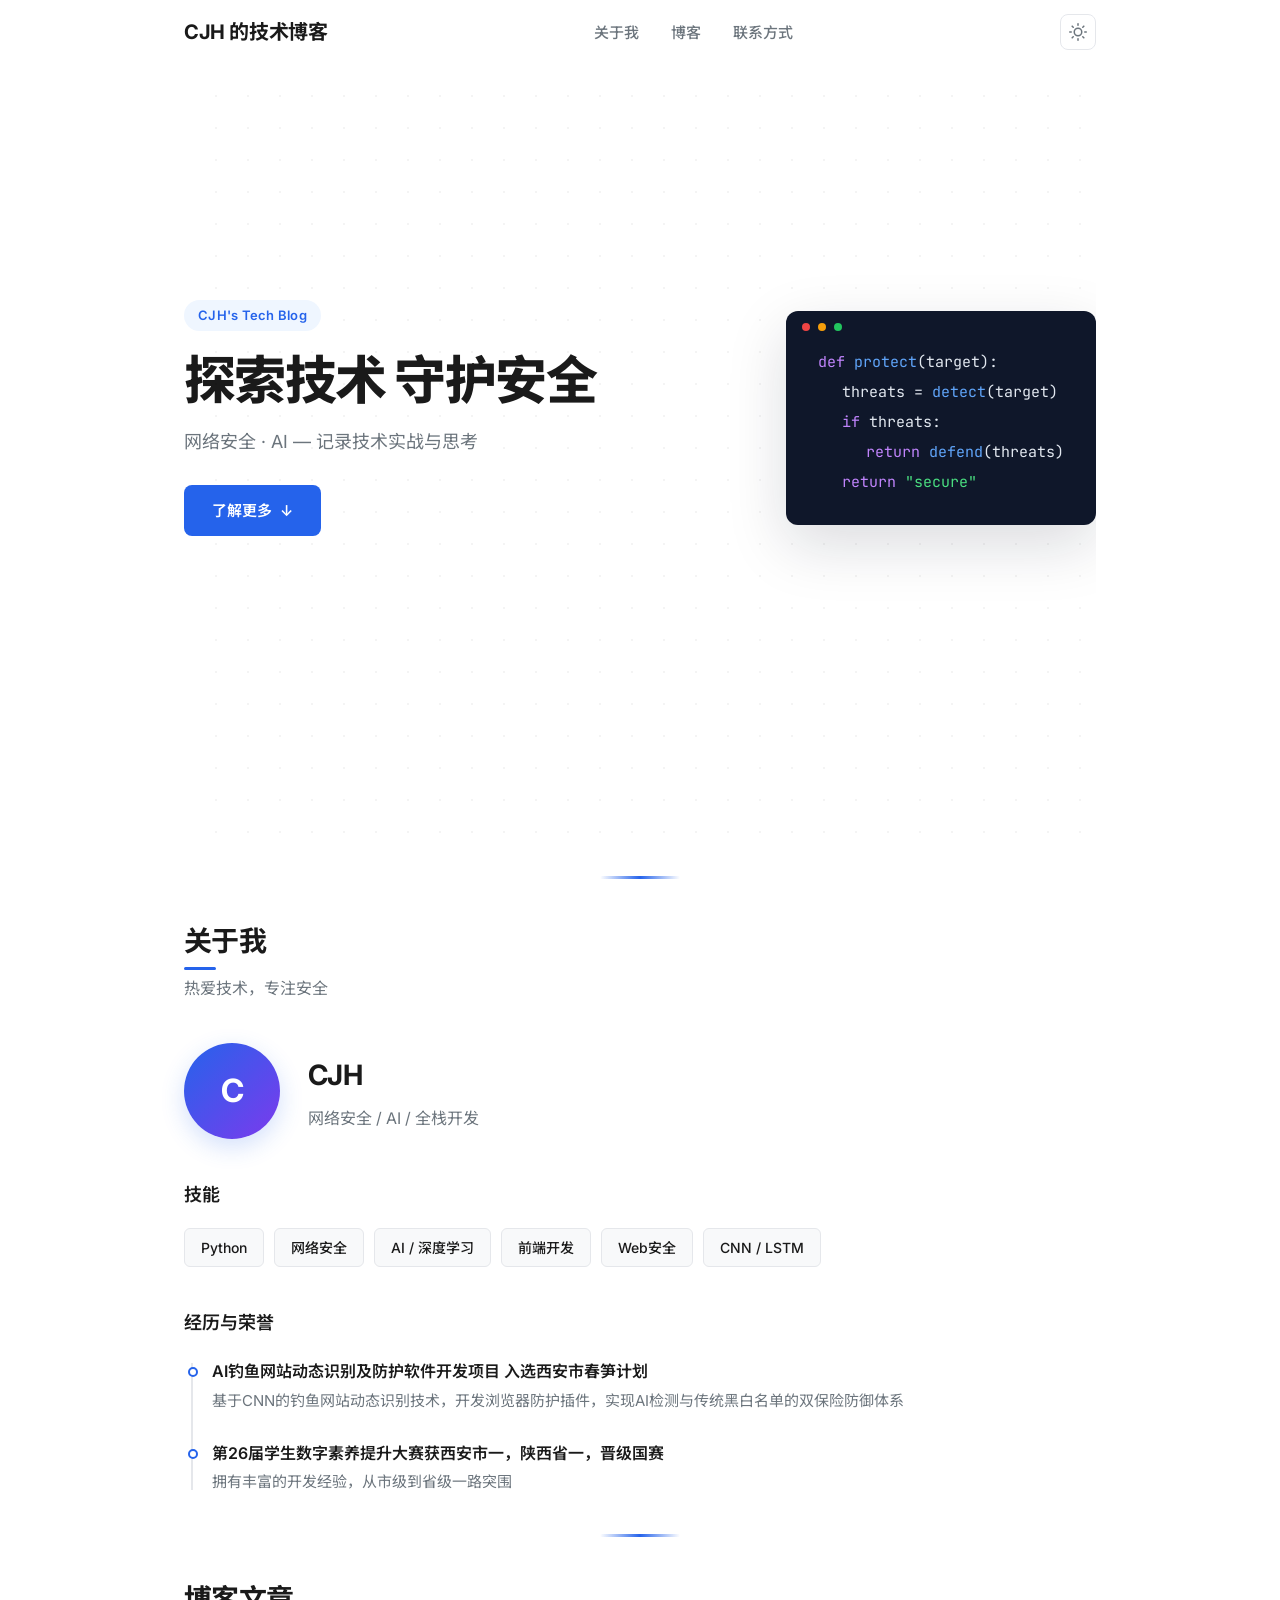
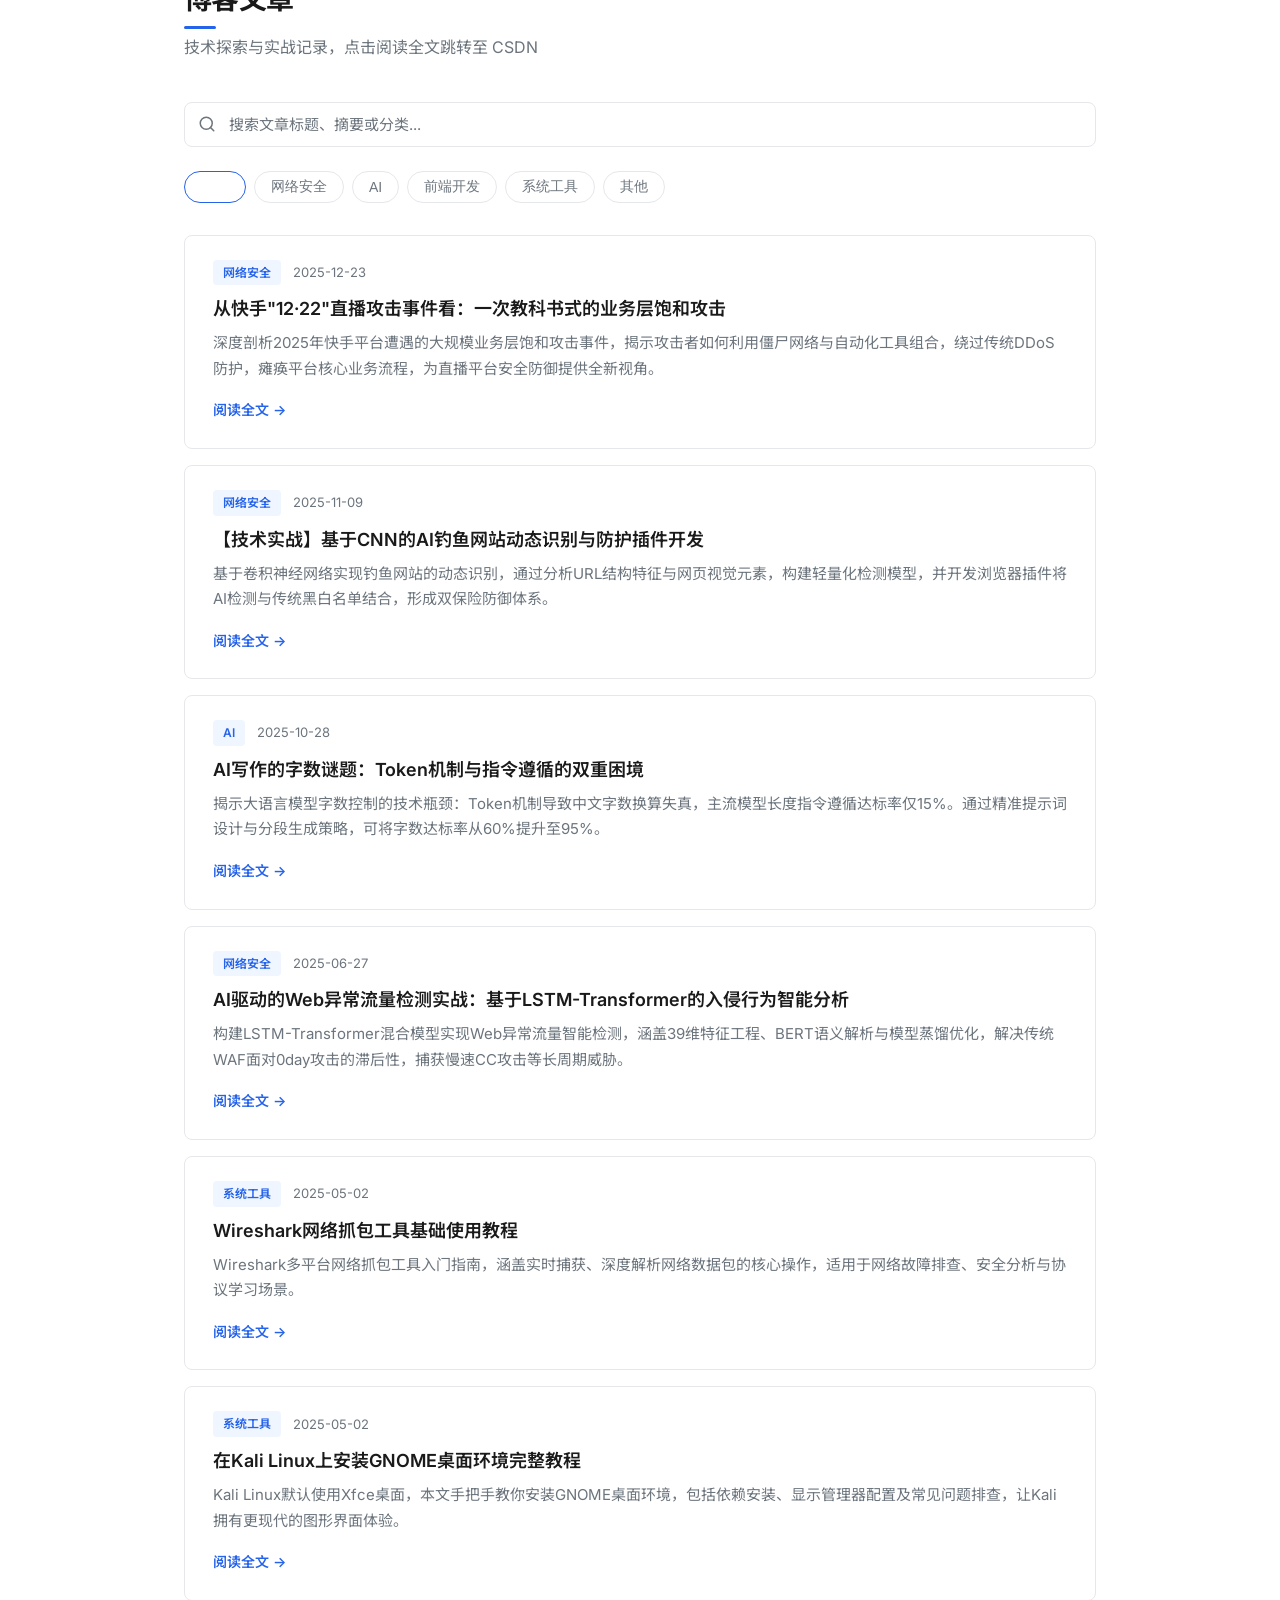
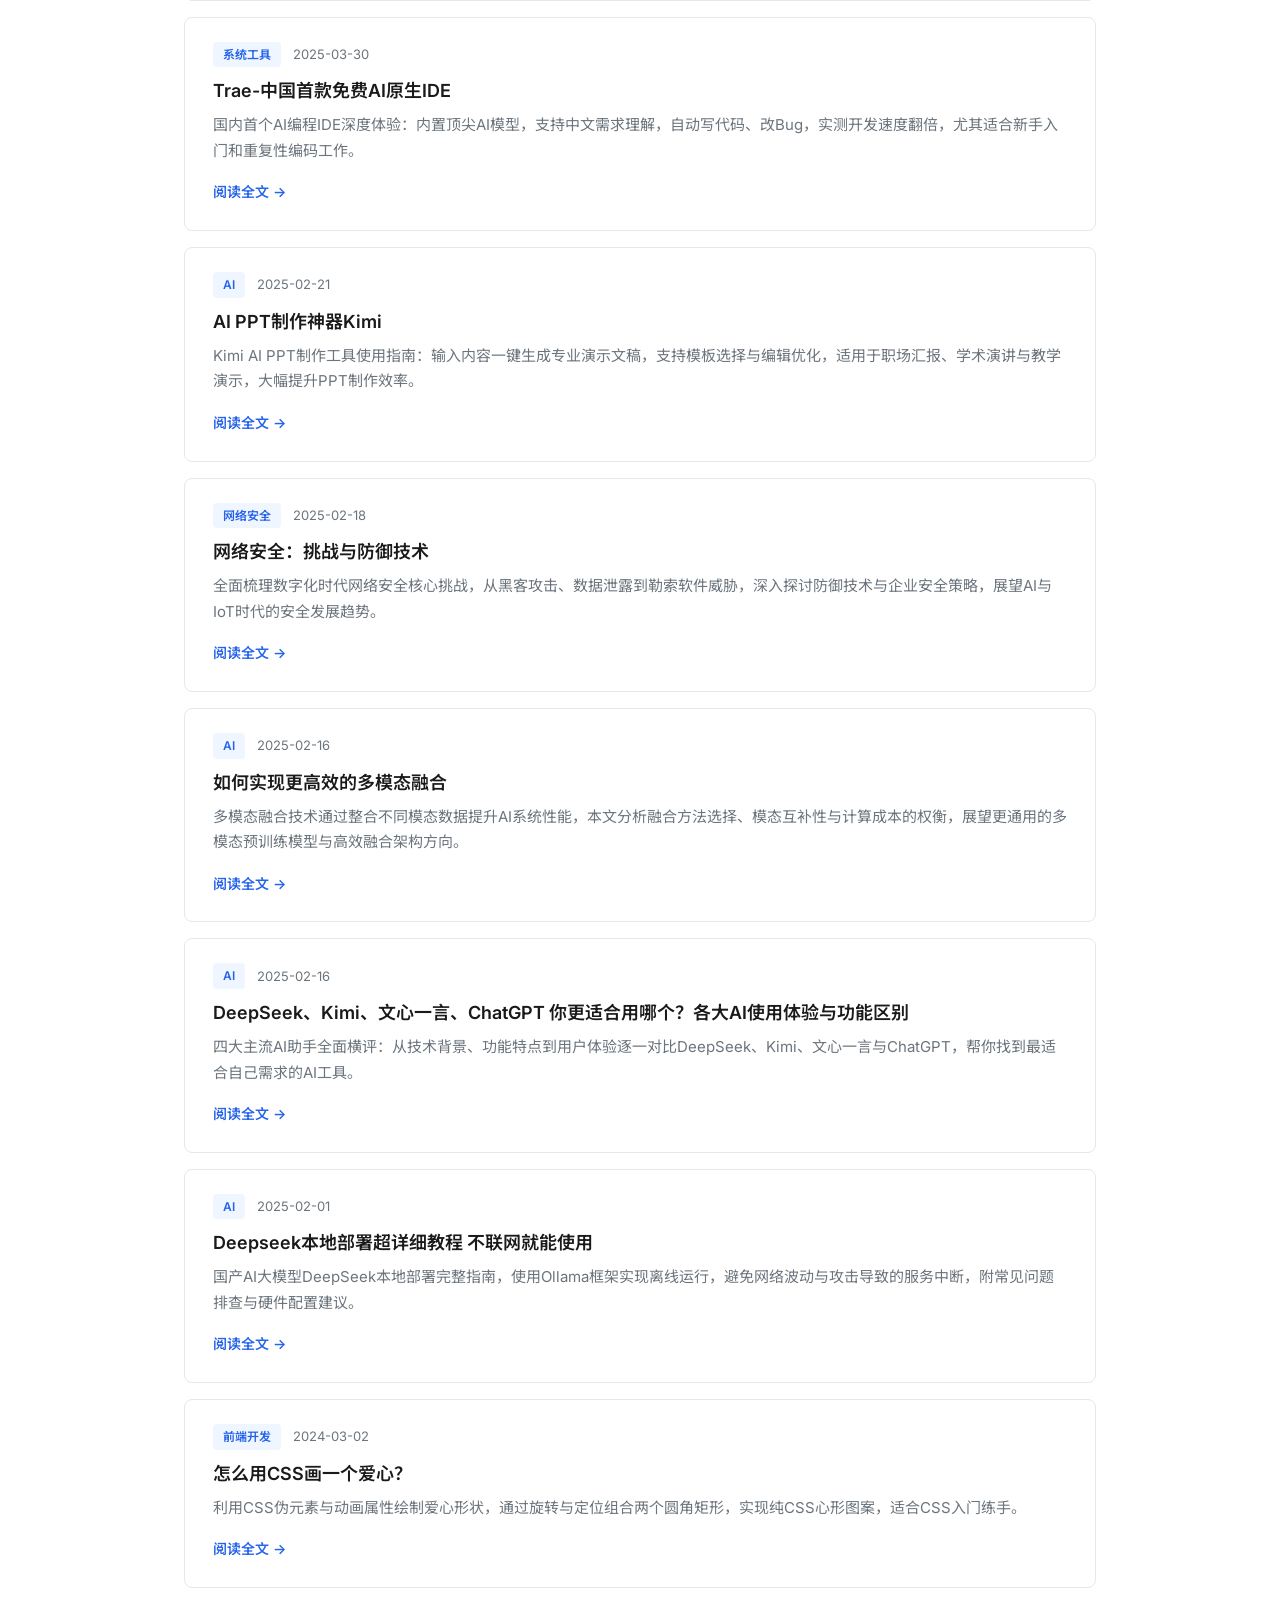
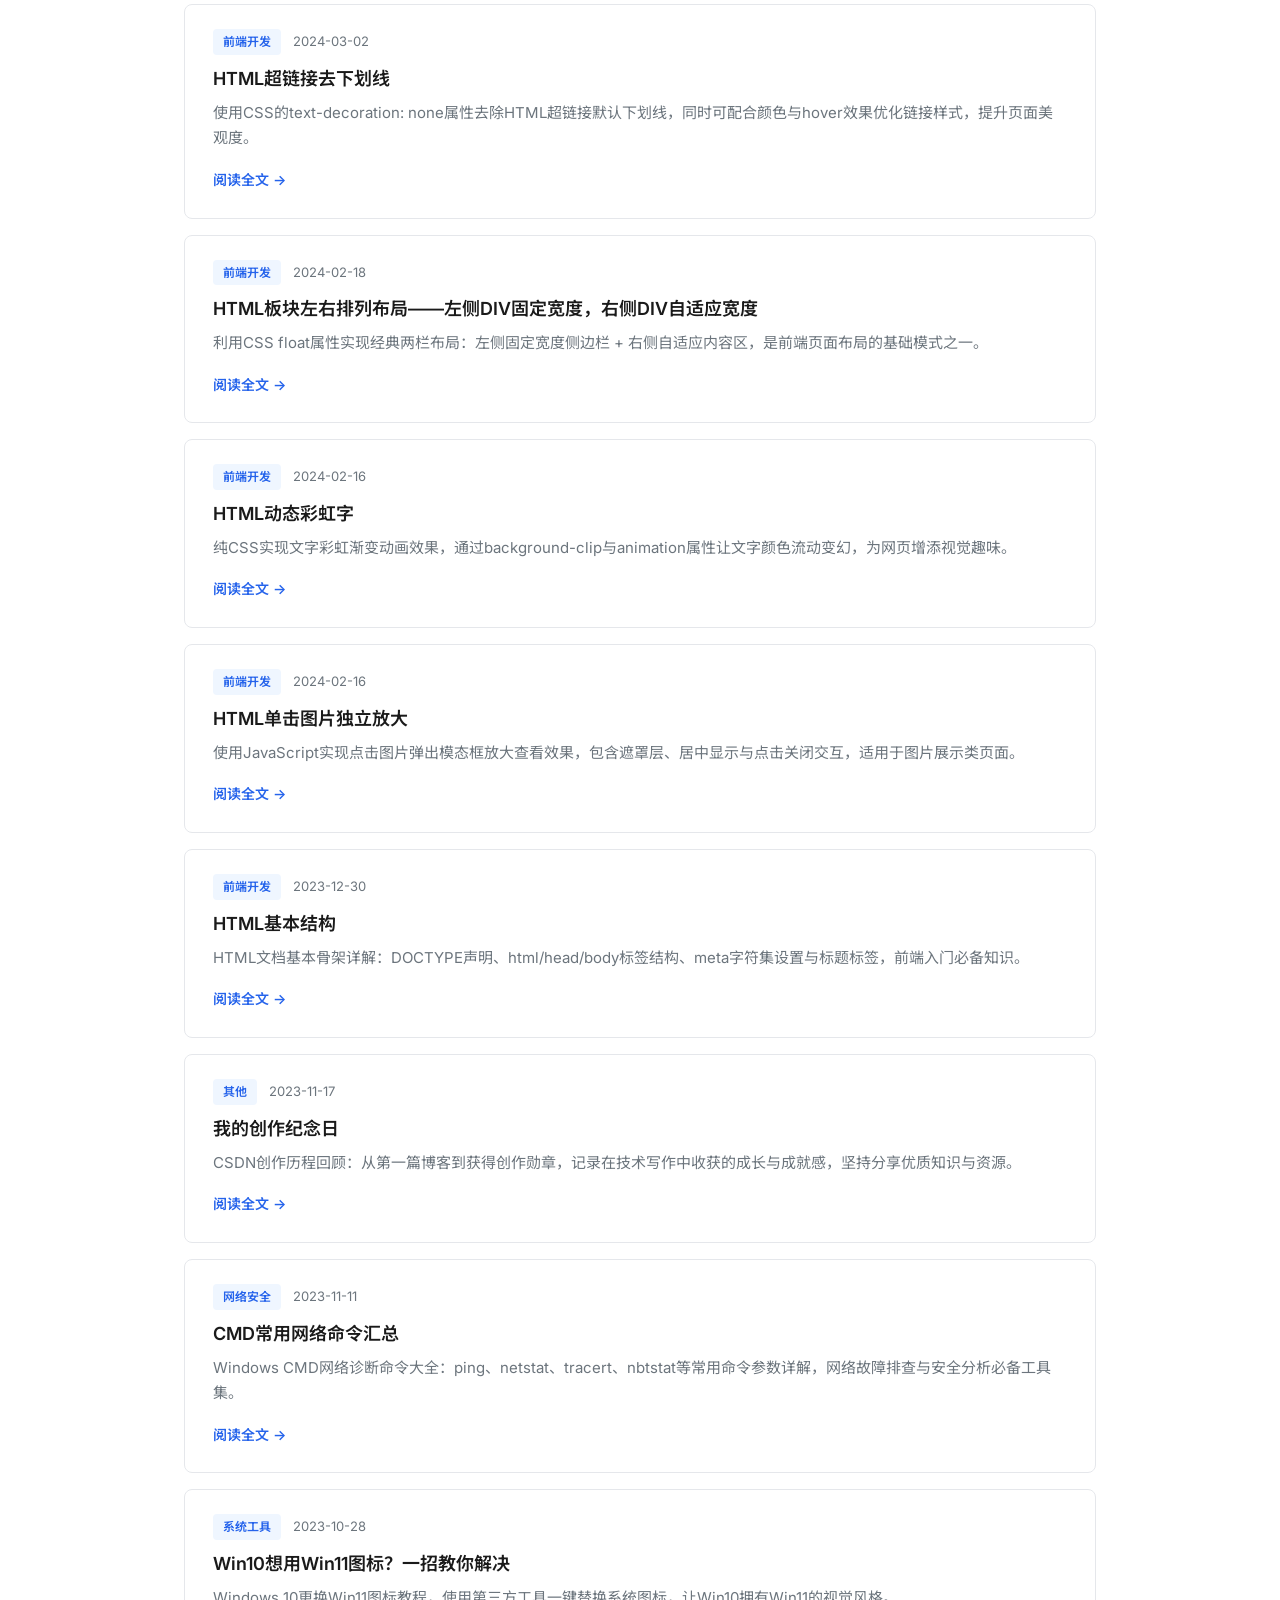
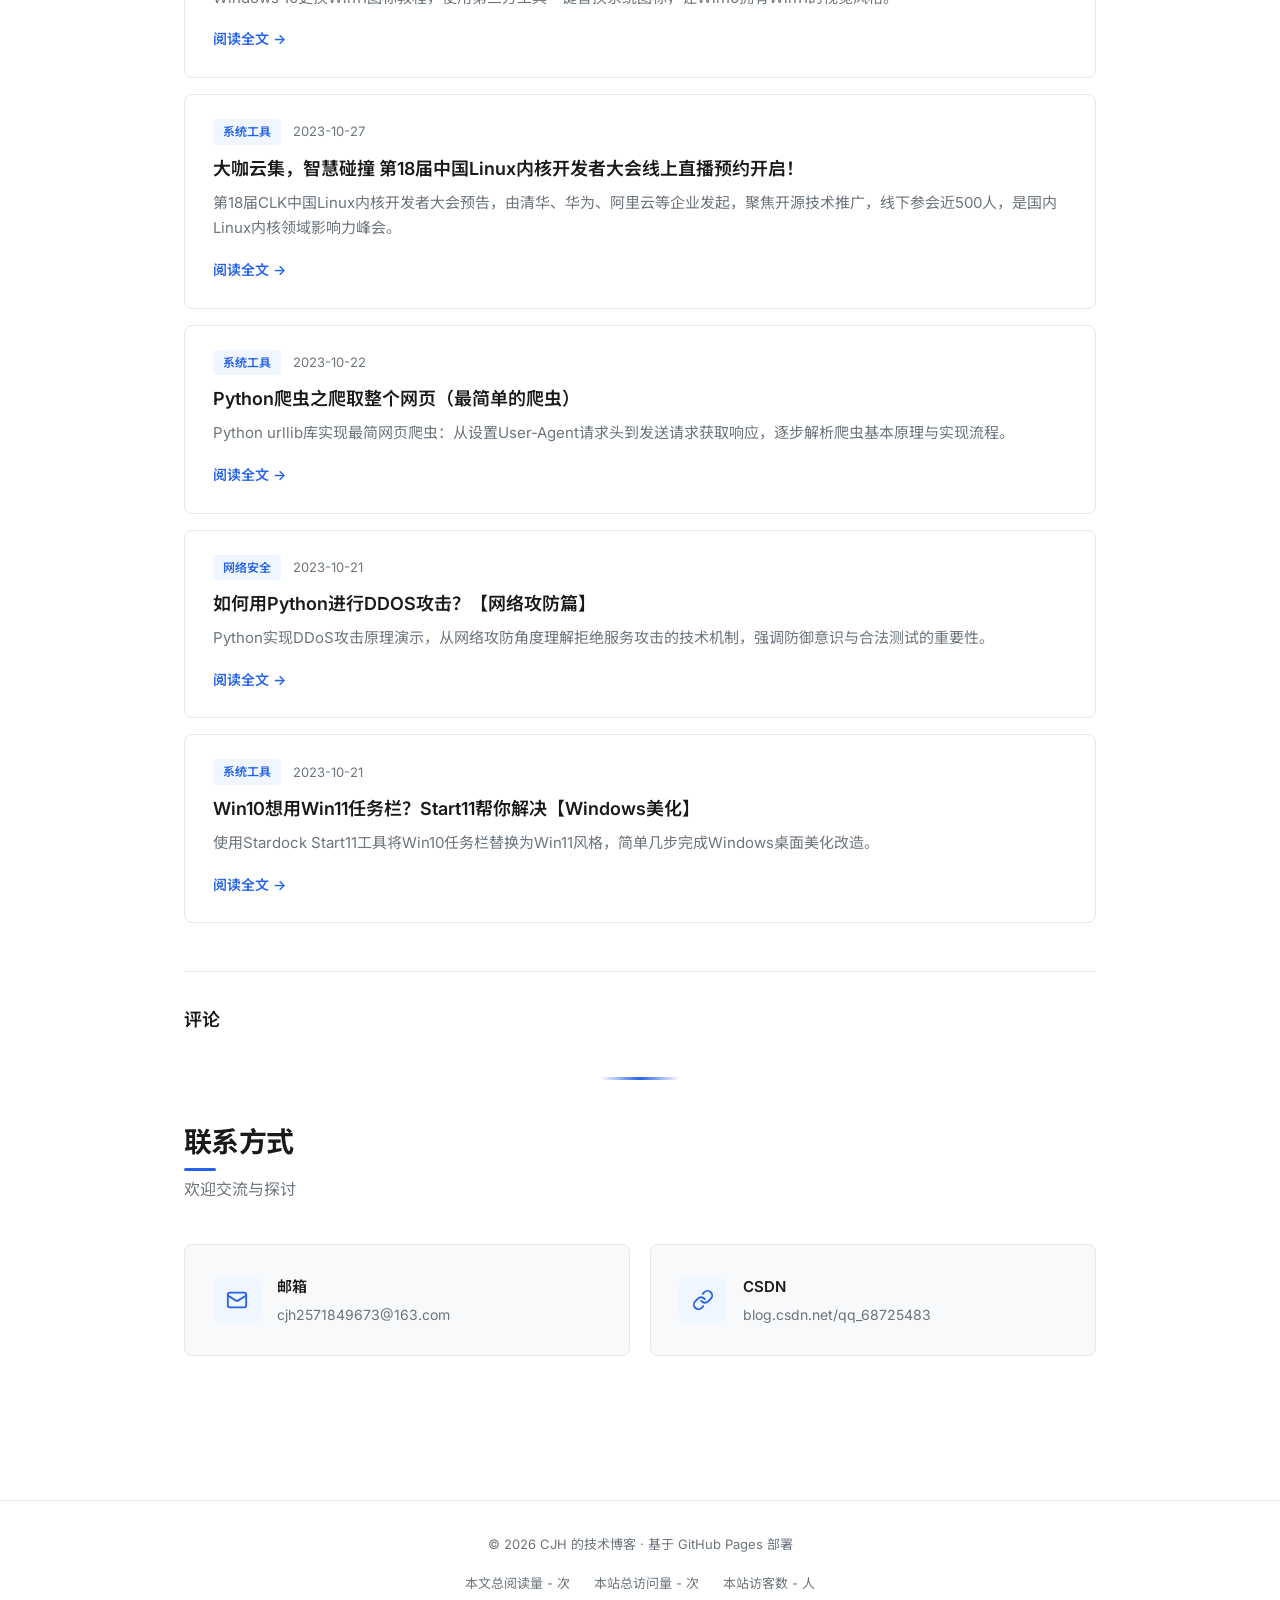
==== commit c45cc993: "全面优化：暗黑模式、搜索、SEO、PWA、评论、安全防护" ====
--- a/index.html
+++ b/index.html
@@ -5,6 +5,45 @@
   <meta name="viewport" content="width=device-width, initial-scale=1.0">
   <title>CJH 的技术博客</title>
   <meta name="description" content="CJH 的个人技术博客 - 网络安全、AI、前端开发技术分享">
+  <meta name="keywords" content="CJH,技术博客,网络安全,AI,前端开发,深度学习,Web安全">
+  <meta name="author" content="CJH">
+  <meta name="theme-color" content="#2563eb">
+  <link rel="icon" type="image/svg+xml" href="favicon.svg">
+  <link rel="manifest" href="manifest.json">
+  <link rel="alternate" type="application/rss+xml" title="CJH 的技术博客" href="feed.xml">
+
+  <!-- Open Graph -->
+  <meta property="og:title" content="CJH 的技术博客">
+  <meta property="og:description" content="CJH 的个人技术博客 - 网络安全、AI、前端开发技术分享">
+  <meta property="og:type" content="website">
+  <meta property="og:url" content="https://cheng-jun-hao.github.io/my-blog/">
+  <meta property="og:locale" content="zh_CN">
+  <meta property="og:site_name" content="CJH 的技术博客">
+
+  <!-- Twitter Card -->
+  <meta name="twitter:card" content="summary">
+  <meta name="twitter:title" content="CJH 的技术博客">
+  <meta name="twitter:description" content="CJH 的个人技术博客 - 网络安全、AI、前端开发技术分享">
+
+  <!-- JSON-LD 结构化数据 -->
+  <script type="application/ld+json">
+  {
+    "@context": "https://schema.org",
+    "@type": "Blog",
+    "name": "CJH 的技术博客",
+    "description": "CJH 的个人技术博客 - 网络安全、AI、前端开发技术分享",
+    "url": "https://cheng-jun-hao.github.io/my-blog/",
+    "author": {
+      "@type": "Person",
+      "name": "CJH"
+    },
+    "publisher": {
+      "@type": "Person",
+      "name": "CJH"
+    }
+  }
+  </script>
+
   <link rel="stylesheet" href="css/style.css">
 </head>
 <body>
@@ -31,11 +70,21 @@
         <li><a href="#blog">博客</a></li>
         <li><a href="#contact">联系方式</a></li>
       </ul>
-      <button class="hamburger" aria-label="菜单">
-        <span></span>
-        <span></span>
-        <span></span>
-      </button>
+      <div style="display:flex;align-items:center;gap:8px;">
+        <button class="theme-toggle" id="themeToggle" aria-label="切换主题">
+          <svg class="icon-sun" xmlns="http://www.w3.org/2000/svg" viewBox="0 0 24 24" fill="none" stroke="currentColor" stroke-width="2" stroke-linecap="round" stroke-linejoin="round">
+            <circle cx="12" cy="12" r="5"/><line x1="12" y1="1" x2="12" y2="3"/><line x1="12" y1="21" x2="12" y2="23"/><line x1="4.22" y1="4.22" x2="5.64" y2="5.64"/><line x1="18.36" y1="18.36" x2="19.78" y2="19.78"/><line x1="1" y1="12" x2="3" y2="12"/><line x1="21" y1="12" x2="23" y2="12"/><line x1="4.22" y1="19.78" x2="5.64" y2="18.36"/><line x1="18.36" y1="5.64" x2="19.78" y2="4.22"/>
+          </svg>
+          <svg class="icon-moon" xmlns="http://www.w3.org/2000/svg" viewBox="0 0 24 24" fill="none" stroke="currentColor" stroke-width="2" stroke-linecap="round" stroke-linejoin="round">
+            <path d="M21 12.79A9 9 0 1 1 11.21 3 7 7 0 0 0 21 12.79z"/>
+          </svg>
+        </button>
+        <button class="hamburger" aria-label="菜单">
+          <span></span>
+          <span></span>
+          <span></span>
+        </button>
+      </div>
     </div>
   </nav>
 
@@ -45,7 +94,8 @@
       <canvas class="hero-grid" id="heroGrid"></canvas>
       <div class="hero-content">
         <div class="hero-label">CJH's Tech Blog</div>
-        <h1 class="hero-title" id="heroTitle">探索技术<br>守护安全</h1>
+        <h1 class="hero-title" id="heroTitle">探索技术
+守护安全</h1>
         <p class="hero-desc">网络安全 · AI  — 记录技术实战与思考</p>
         <a href="#about" class="hero-cta" id="heroCta">了解更多 <span>&darr;</span></a>
       </div>
@@ -111,8 +161,28 @@
           <h2>博客文章</h2>
           <p>技术探索与实战记录，点击阅读全文跳转至 CSDN</p>
         </div>
+
+        <!-- 搜索栏 -->
+        <div class="search-bar">
+          <svg class="search-icon" xmlns="http://www.w3.org/2000/svg" viewBox="0 0 24 24" fill="none" stroke="currentColor" stroke-width="2" stroke-linecap="round" stroke-linejoin="round">
+            <circle cx="11" cy="11" r="8"/><line x1="21" y1="21" x2="16.65" y2="16.65"/>
+          </svg>
+          <input type="text" id="searchInput" placeholder="搜索文章标题、摘要或分类..." autocomplete="off">
+          <button class="search-clear" id="searchClear" aria-label="清除搜索">
+            <svg xmlns="http://www.w3.org/2000/svg" viewBox="0 0 24 24" fill="none" stroke="currentColor" stroke-width="2" stroke-linecap="round" stroke-linejoin="round" width="16" height="16">
+              <line x1="18" y1="6" x2="6" y2="18"/><line x1="6" y1="6" x2="18" y2="18"/>
+            </svg>
+          </button>
+        </div>
+
         <div class="category-bar" id="category-tags"></div>
         <div id="article-list"></div>
+
+        <!-- 评论区域 -->
+        <div class="comments-section">
+          <h3>评论</h3>
+          <div class="giscus"></div>
+        </div>
       </div>
     </section>
 
@@ -158,9 +228,42 @@
   <!-- 页脚 -->
   <footer class="footer">
     <p>&copy; 2026 CJH 的技术博客 · 基于 <a href="https://pages.github.com" target="_blank" rel="noopener">GitHub Pages</a> 部署</p>
+    <div class="site-stats">
+      <span>本文总阅读量 <span id="busuanzi_value_page_pv">-</span> 次</span>
+      <span>本站总访问量 <span id="busuanzi_value_site_pv">-</span> 次</span>
+      <span>本站访客数 <span id="busuanzi_value_site_uv">-</span> 人</span>
+    </div>
   </footer>
+
+  <!-- 回到顶部按钮 -->
+  <button class="back-to-top" id="backToTop" aria-label="回到顶部">
+    <svg xmlns="http://www.w3.org/2000/svg" viewBox="0 0 24 24" fill="none" stroke="currentColor" stroke-width="2" stroke-linecap="round" stroke-linejoin="round">
+      <polyline points="18 15 12 9 6 15"/>
+    </svg>
+  </button>
+
+  <!-- 不蒜子统计 -->
+  <script async src="https://busuanzi.ibruce.info/busuanzi/2.3/busuanzi.pure.mini.js"></script>
+
+  <!-- Giscus 评论系统（需配置仓库后启用）-->
+  <script src="https://giscus.app/client.js"
+    data-repo="cheng-jun-hao/my-blog"
+    data-repo-id=""
+    data-category="Comments"
+    data-category-id=""
+    data-mapping="pathname"
+    data-strict="0"
+    data-reactions-enabled="1"
+    data-emit-metadata="0"
+    data-input-position="top"
+    data-theme="preferred_color_scheme"
+    data-lang="zh-CN"
+    data-loading="lazy"
+    crossorigin="anonymous"
+    async>
+  </script>
 
   <script src="js/articles.js"></script>
   <script src="js/main.js"></script>
 </body>
-</html>+</html>
--- a/css/style.css
+++ b/css/style.css
@@ -1,7 +1,7 @@
 /* ===== CJH 的技术博客 - 样式表 ===== */
 
 /* --- 基础重置与变量 --- */
-@import url('https://fonts.googleapis.com/css2?family=Inter:wght@400;500;600;700;800&family=Noto+Sans+SC:wght@400;500;600;700;800&family=JetBrains+Mono:wght@400;500&display=swap');
+@import url('https://fonts.loli.net/css2?family=Inter:wght@400;500;600;700;800&family=Noto+Sans+SC:wght@400;500;600;700;800&family=JetBrains+Mono:wght@400;500&display=swap');
 
 :root {
   --bg-primary: #ffffff;
@@ -22,6 +22,46 @@
   --transition-slow: 0.5s cubic-bezier(0.22, 1, 0.36, 1);
 }
 
+/* 暗黑模式变量 */
+[data-theme="dark"] {
+  --bg-primary: #0f172a;
+  --bg-secondary: #1e293b;
+  --text-primary: #f1f5f9;
+  --text-secondary: #94a3b8;
+  --accent: #3b82f6;
+  --accent-light: rgba(59, 130, 246, 0.12);
+  --border: #334155;
+  --shadow-sm: 0 1px 3px rgba(0, 0, 0, 0.3);
+  --shadow-md: 0 4px 12px rgba(0, 0, 0, 0.4);
+  --shadow-hover: 0 8px 24px rgba(0, 0, 0, 0.5);
+}
+
+[data-theme="dark"] .navbar {
+  background: rgba(15, 23, 42, 0.92);
+}
+
+[data-theme="dark"] .nav-links {
+  background: rgba(15, 23, 42, 0.98);
+}
+
+[data-theme="dark"] .hero-code {
+  background: #1e293b;
+  box-shadow: 0 20px 60px rgba(0, 0, 0, 0.4);
+}
+
+[data-theme="dark"] .hero-code:hover {
+  box-shadow: 0 24px 72px rgba(0, 0, 0, 0.5);
+}
+
+[data-theme="dark"] .intro-overlay {
+  background: #0f172a;
+}
+
+[data-theme="dark"] .copy-toast {
+  background: #f1f5f9;
+  color: #0f172a;
+}
+
 *, *::before, *::after {
   margin: 0;
   padding: 0;
@@ -1109,4 +1149,332 @@
     padding: 5px 12px;
     font-size: 0.8125rem;
   }
+}
+
+/* ===== 暗黑模式切换按钮 ===== */
+.theme-toggle {
+  background: none;
+  border: 1px solid var(--border);
+  border-radius: 8px;
+  width: 36px;
+  height: 36px;
+  display: flex;
+  align-items: center;
+  justify-content: center;
+  cursor: pointer;
+  color: var(--text-secondary);
+  transition: all 0.3s ease;
+  flex-shrink: 0;
+}
+
+.theme-toggle:hover {
+  border-color: var(--accent);
+  color: var(--accent);
+  background: var(--accent-light);
+}
+
+.theme-toggle svg {
+  width: 18px;
+  height: 18px;
+  transition: transform 0.4s cubic-bezier(0.22, 1, 0.36, 1);
+}
+
+.theme-toggle:hover svg {
+  transform: rotate(20deg);
+}
+
+.theme-toggle .icon-moon { display: none; }
+.theme-toggle .icon-sun { display: block; }
+
+[data-theme="dark"] .theme-toggle .icon-moon { display: block; }
+[data-theme="dark"] .theme-toggle .icon-sun { display: none; }
+
+/* ===== 搜索栏 ===== */
+.search-bar {
+  position: relative;
+  margin-bottom: 24px;
+}
+
+.search-bar input {
+  width: 100%;
+  padding: 12px 20px 12px 44px;
+  border: 1px solid var(--border);
+  border-radius: var(--radius);
+  background: var(--bg-primary);
+  color: var(--text-primary);
+  font-family: var(--font-stack);
+  font-size: 0.9375rem;
+  outline: none;
+  transition: all 0.3s ease;
+}
+
+.search-bar input::placeholder {
+  color: var(--text-secondary);
+}
+
+.search-bar input:focus {
+  border-color: var(--accent);
+  box-shadow: 0 0 0 3px var(--accent-light);
+}
+
+.search-bar .search-icon {
+  position: absolute;
+  left: 14px;
+  top: 50%;
+  transform: translateY(-50%);
+  width: 18px;
+  height: 18px;
+  color: var(--text-secondary);
+  pointer-events: none;
+}
+
+.search-bar .search-clear {
+  position: absolute;
+  right: 12px;
+  top: 50%;
+  transform: translateY(-50%);
+  background: none;
+  border: none;
+  color: var(--text-secondary);
+  cursor: pointer;
+  padding: 4px;
+  border-radius: 4px;
+  display: none;
+  transition: color 0.2s ease;
+}
+
+.search-bar .search-clear:hover {
+  color: var(--accent);
+}
+
+.search-bar .search-clear.visible {
+  display: block;
+}
+
+.search-highlight {
+  background: rgba(37, 99, 235, 0.15);
+  color: var(--accent);
+  border-radius: 2px;
+  padding: 0 2px;
+}
+
+[data-theme="dark"] .search-highlight {
+  background: rgba(59, 130, 246, 0.25);
+}
+
+.no-results {
+  text-align: center;
+  padding: 48px 24px;
+  color: var(--text-secondary);
+}
+
+.no-results .no-results-icon {
+  font-size: 2.5rem;
+  margin-bottom: 12px;
+  opacity: 0.5;
+}
+
+.no-results p {
+  font-size: 1rem;
+}
+
+/* ===== 回到顶部按钮 ===== */
+.back-to-top {
+  position: fixed;
+  bottom: 32px;
+  right: 32px;
+  width: 44px;
+  height: 44px;
+  border-radius: 12px;
+  background: var(--accent);
+  color: #fff;
+  border: none;
+  cursor: pointer;
+  display: flex;
+  align-items: center;
+  justify-content: center;
+  opacity: 0;
+  visibility: hidden;
+  transform: translateY(12px);
+  transition: all 0.35s cubic-bezier(0.22, 1, 0.36, 1);
+  z-index: 90;
+  box-shadow: 0 4px 16px rgba(37, 99, 235, 0.3);
+}
+
+.back-to-top.visible {
+  opacity: 1;
+  visibility: visible;
+  transform: translateY(0);
+}
+
+.back-to-top:hover {
+  background: #1d4ed8;
+  transform: translateY(-3px);
+  box-shadow: 0 6px 24px rgba(37, 99, 235, 0.4);
+}
+
+.back-to-top svg {
+  width: 20px;
+  height: 20px;
+}
+
+/* ===== 打字机光标 ===== */
+.typewriter-cursor {
+  display: inline-block;
+  width: 3px;
+  height: 1em;
+  background: var(--accent);
+  margin-left: 2px;
+  vertical-align: text-bottom;
+  animation: cursorBlink 1s step-end infinite;
+}
+
+/* ===== 评论区域 ===== */
+.comments-section {
+  margin-top: 48px;
+  padding-top: 32px;
+  border-top: 1px solid var(--border);
+}
+
+.comments-section h3 {
+  font-size: 1.125rem;
+  font-weight: 600;
+  margin-bottom: 20px;
+}
+
+/* ===== 访问统计 ===== */
+.site-stats {
+  display: flex;
+  gap: 24px;
+  justify-content: center;
+  margin-top: 16px;
+  font-size: 0.8125rem;
+  color: var(--text-secondary);
+}
+
+.site-stats span {
+  display: inline-flex;
+  align-items: center;
+  gap: 4px;
+}
+
+/* ===== 文章详情页 ===== */
+.article-detail-overlay {
+  position: fixed;
+  inset: 0;
+  z-index: 300;
+  background: var(--bg-primary);
+  overflow-y: auto;
+  opacity: 0;
+  visibility: hidden;
+  transition: opacity 0.3s ease, visibility 0.3s ease;
+}
+
+.article-detail-overlay.active {
+  opacity: 1;
+  visibility: visible;
+}
+
+.article-detail-inner {
+  max-width: 720px;
+  margin: 0 auto;
+  padding: 80px 24px 64px;
+}
+
+.article-detail-back {
+  display: inline-flex;
+  align-items: center;
+  gap: 6px;
+  padding: 8px 16px;
+  border: 1px solid var(--border);
+  border-radius: var(--radius);
+  background: var(--bg-primary);
+  color: var(--text-secondary);
+  font-size: 0.875rem;
+  font-weight: 500;
+  cursor: pointer;
+  transition: all 0.3s ease;
+  margin-bottom: 32px;
+}
+
+.article-detail-back:hover {
+  border-color: var(--accent);
+  color: var(--accent);
+}
+
+.article-detail-title {
+  font-size: 2rem;
+  font-weight: 700;
+  line-height: 1.3;
+  letter-spacing: -0.02em;
+  margin-bottom: 16px;
+}
+
+.article-detail-meta {
+  display: flex;
+  align-items: center;
+  gap: 12px;
+  margin-bottom: 32px;
+  color: var(--text-secondary);
+  font-size: 0.875rem;
+}
+
+.article-detail-content {
+  font-size: 1rem;
+  line-height: 1.9;
+  color: var(--text-primary);
+}
+
+.article-detail-content p {
+  margin-bottom: 16px;
+}
+
+.article-detail-content .external-link {
+  display: inline-flex;
+  align-items: center;
+  gap: 6px;
+  padding: 12px 24px;
+  background: var(--accent);
+  color: #fff;
+  border-radius: var(--radius);
+  font-weight: 600;
+  font-size: 0.9375rem;
+  margin-top: 16px;
+  transition: all 0.3s ease;
+}
+
+.article-detail-content .external-link:hover {
+  background: #1d4ed8;
+  transform: translateY(-2px);
+  box-shadow: 0 6px 20px rgba(37, 99, 235, 0.35);
+}
+
+/* ===== 暗黑模式过渡 ===== */
+body,
+.navbar,
+.hero-code,
+.contact-card,
+.article-card,
+.skill-tag,
+.category-tag,
+.search-bar input {
+  transition: background-color 0.3s ease, color 0.3s ease, border-color 0.3s ease, box-shadow 0.3s ease;
+}
+
+/* ===== 响应式补充 ===== */
+@media (max-width: 768px) {
+  .back-to-top {
+    bottom: 20px;
+    right: 20px;
+    width: 40px;
+    height: 40px;
+  }
+
+  .nav-inner {
+    gap: 8px;
+  }
+
+  .article-detail-title {
+    font-size: 1.5rem;
+  }
 }
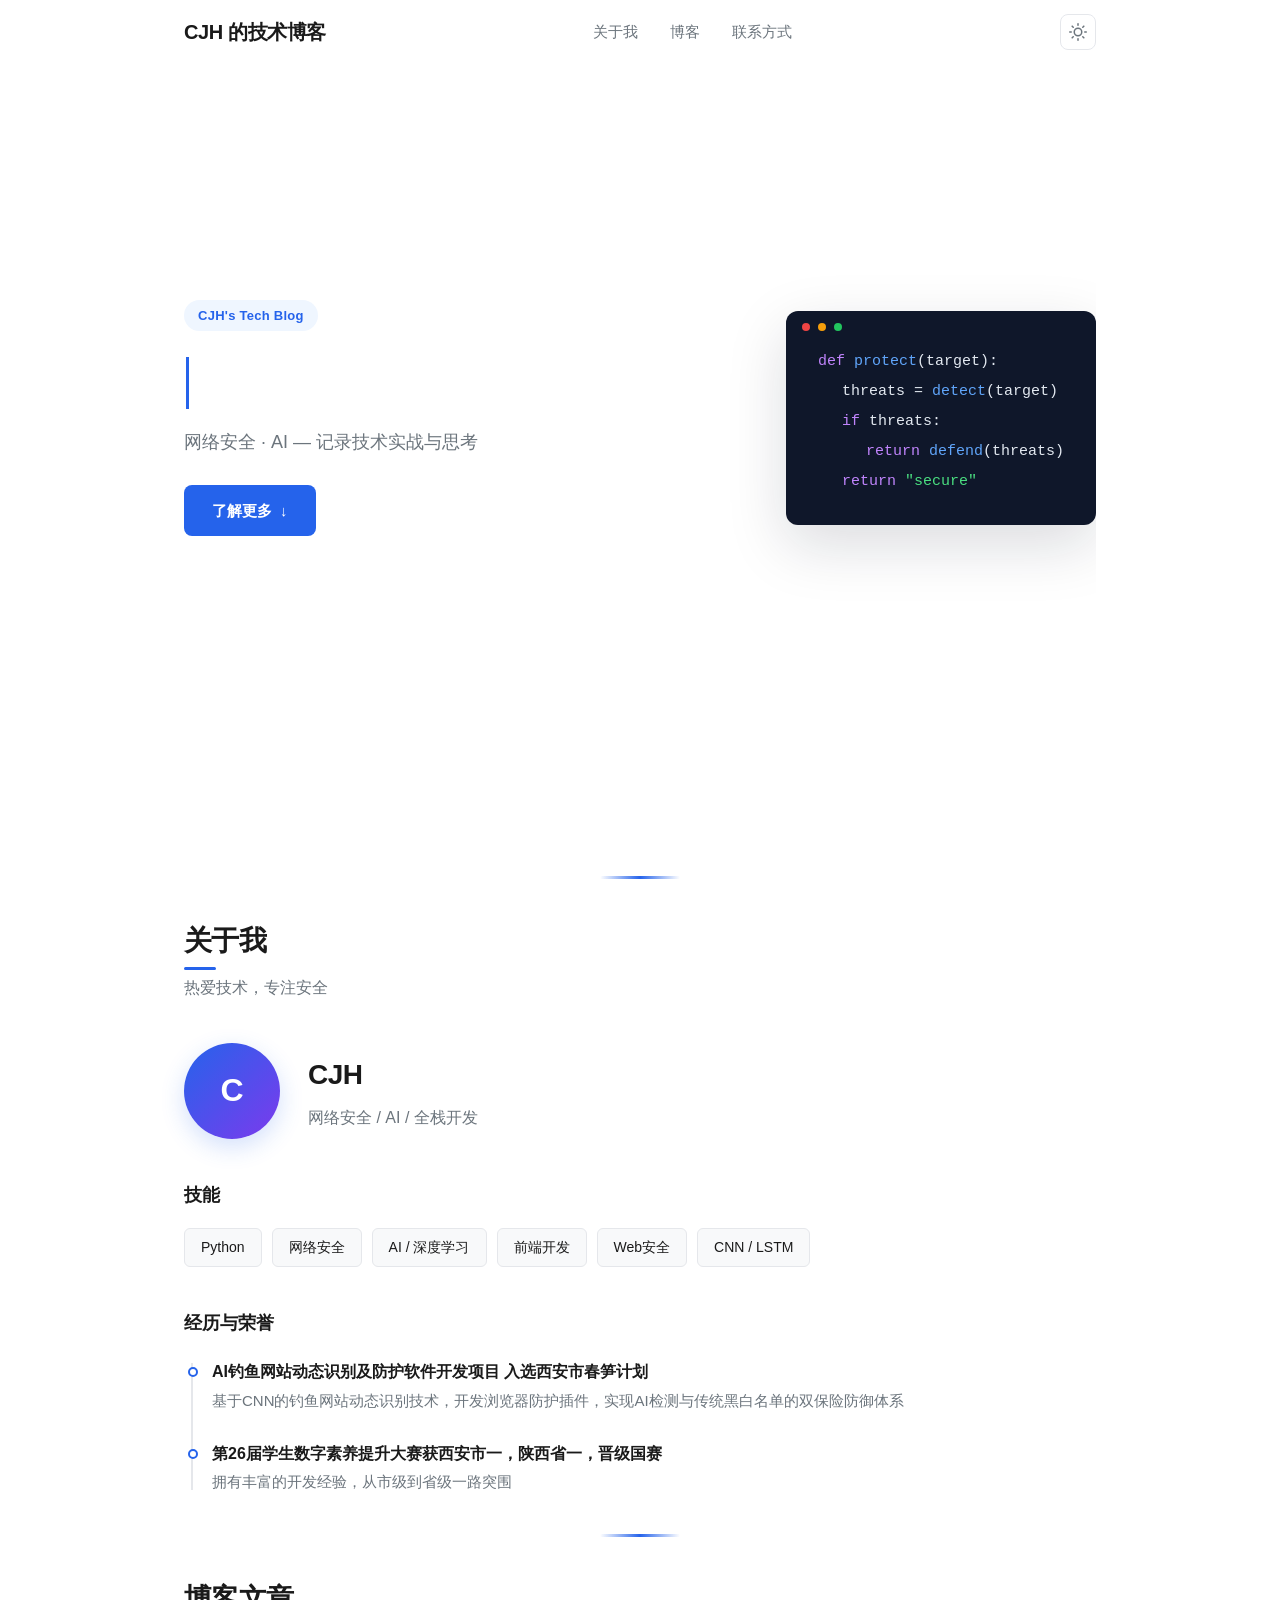
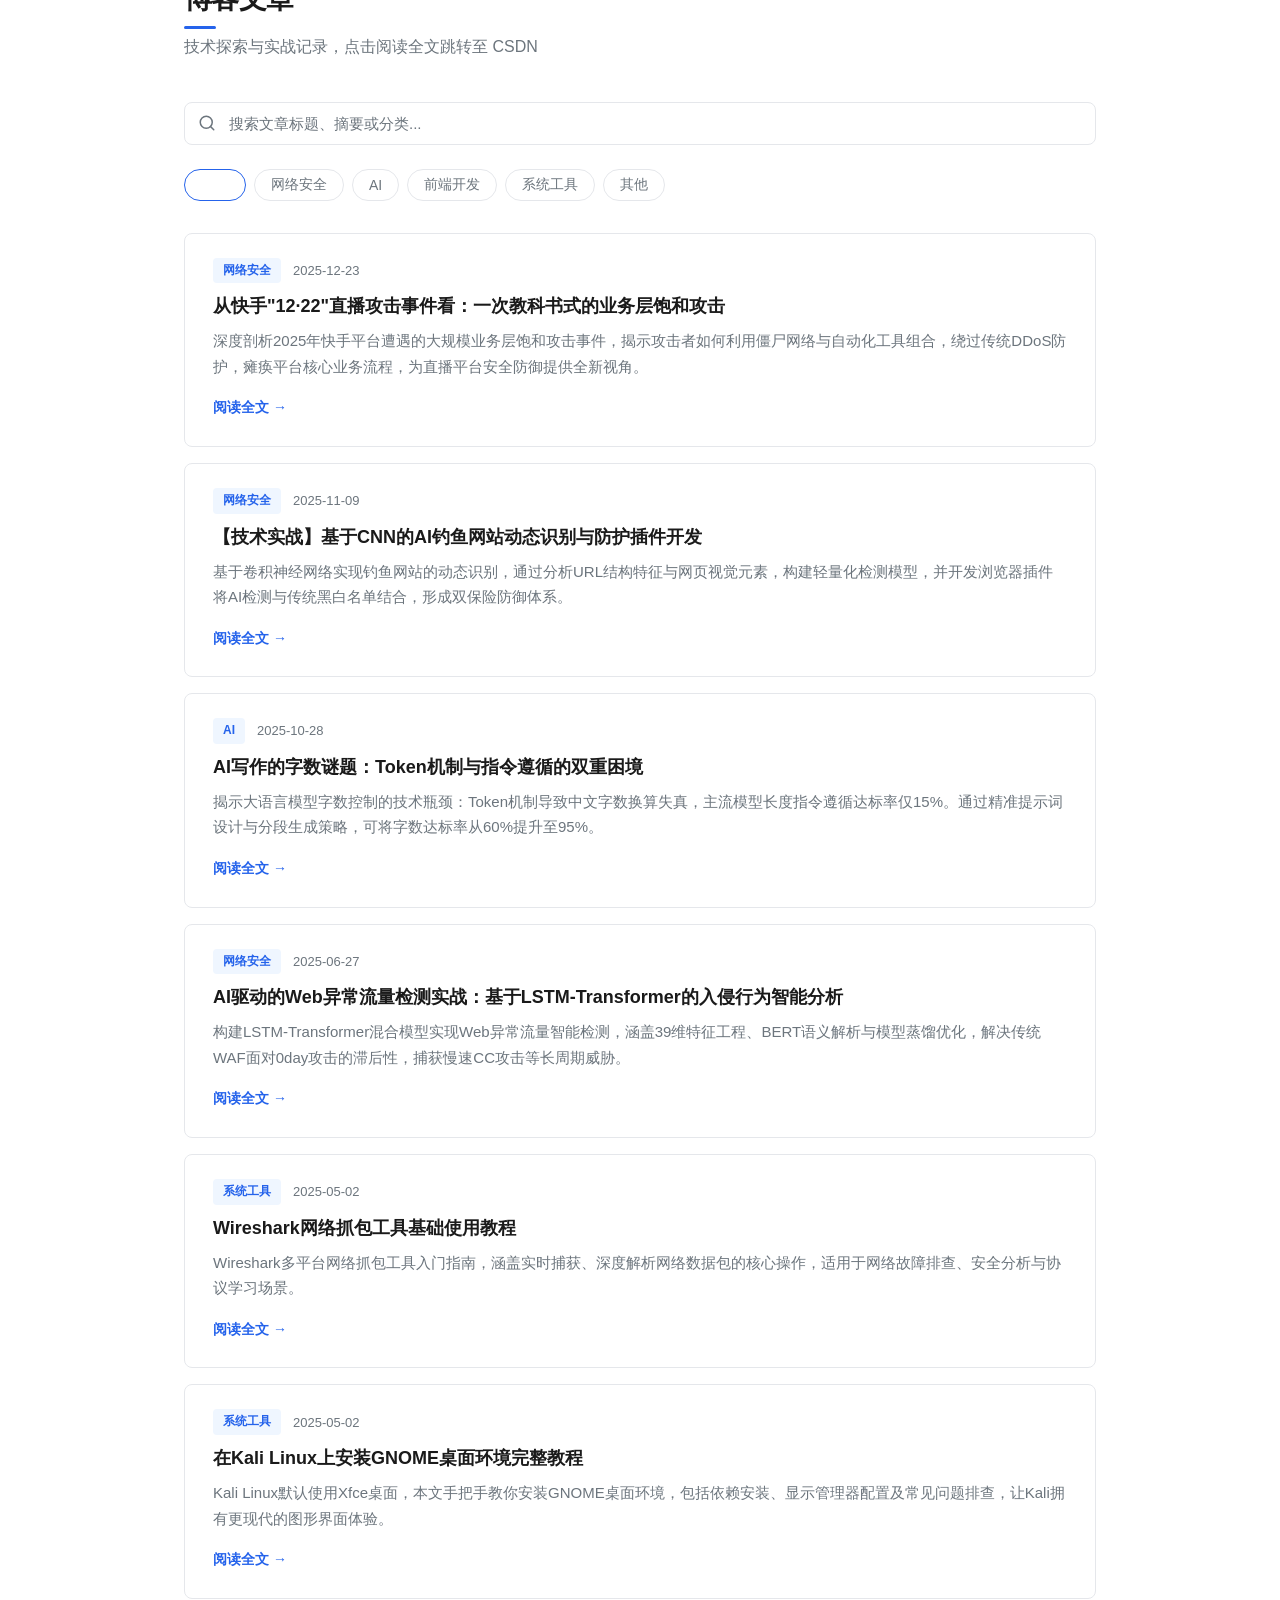
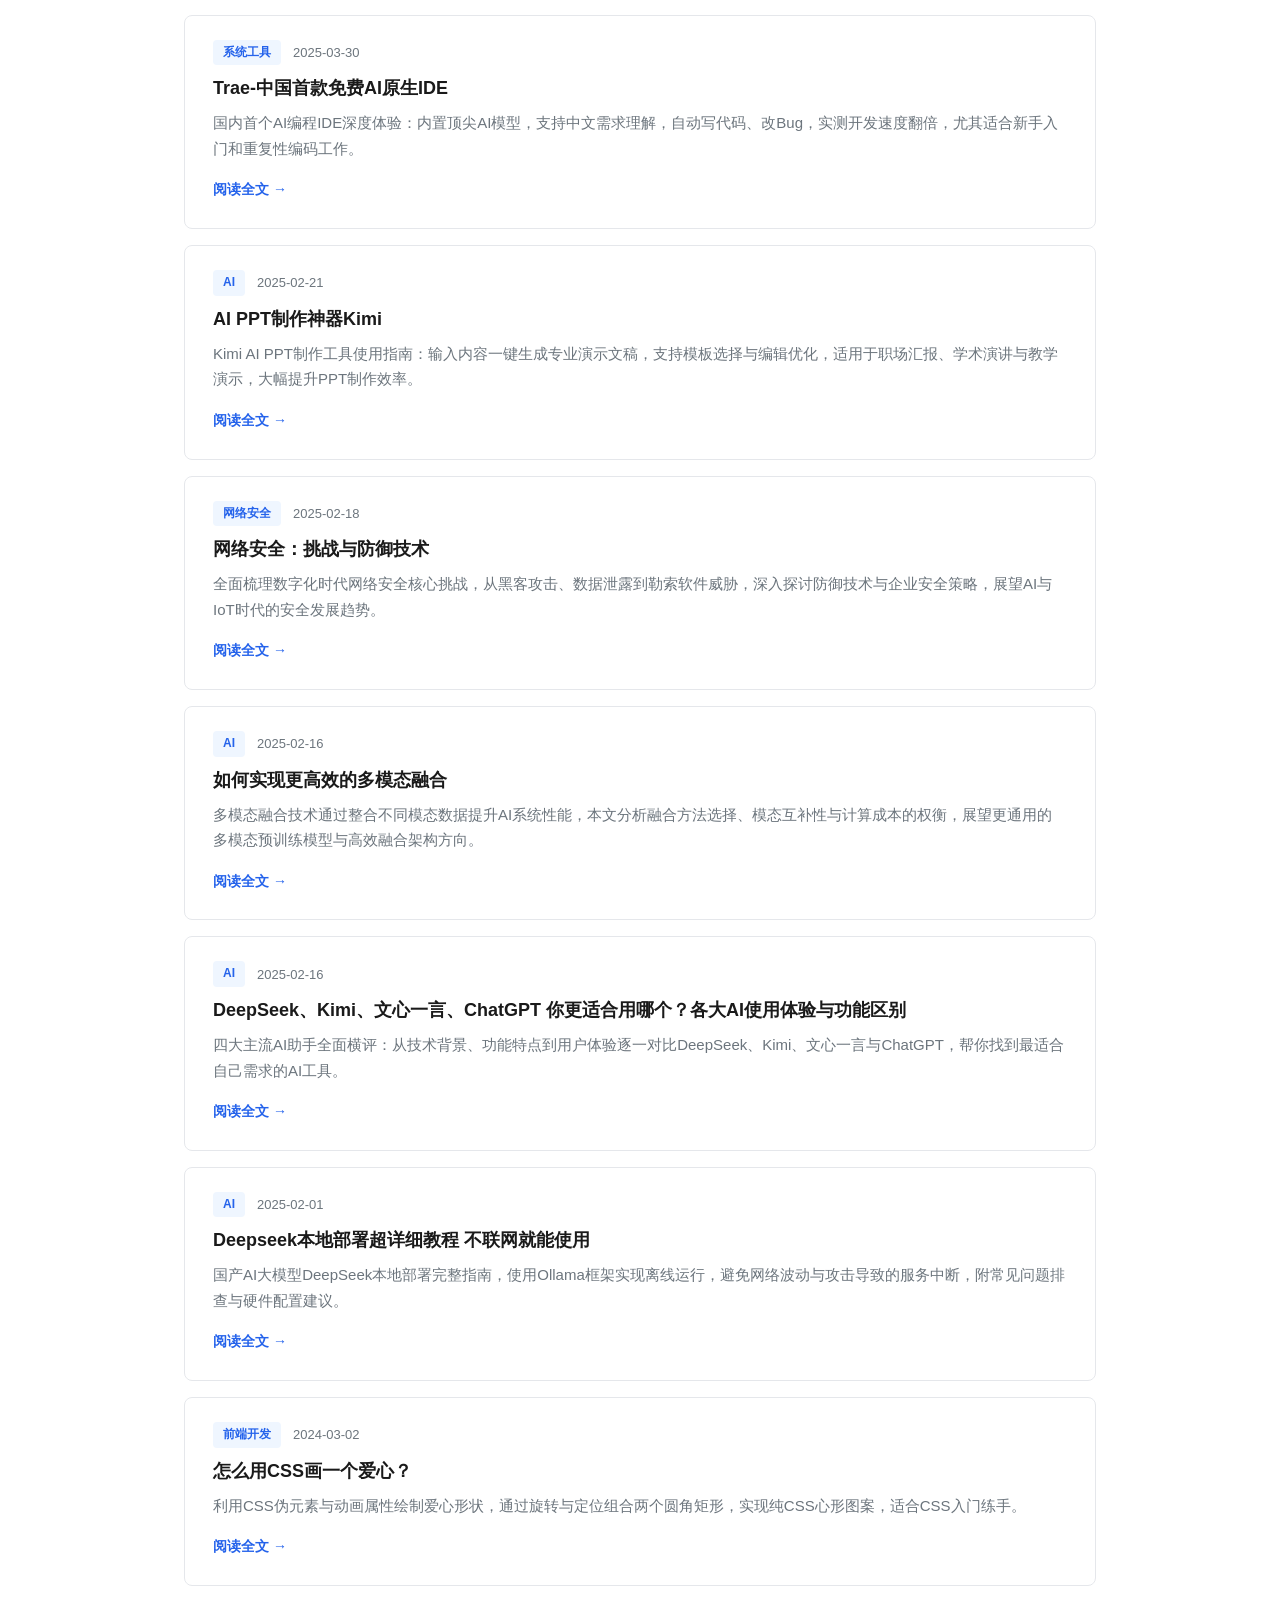
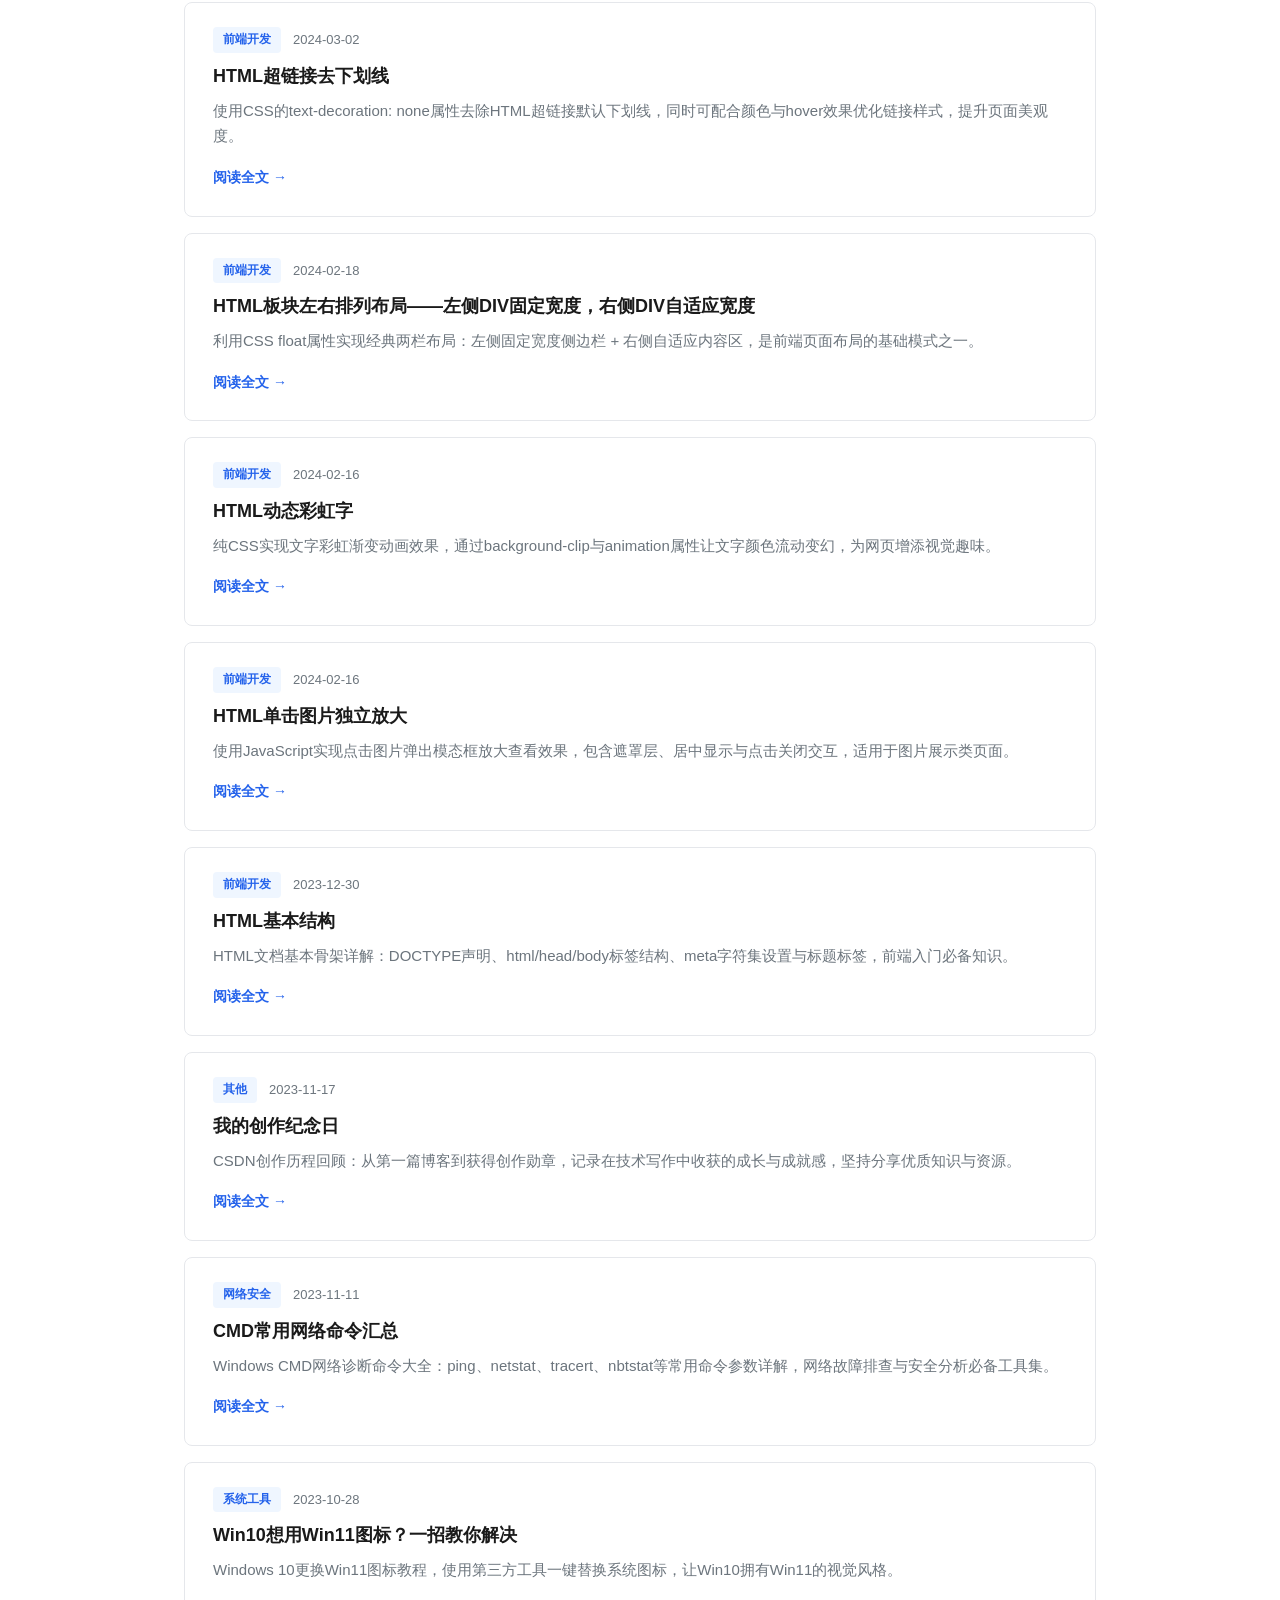
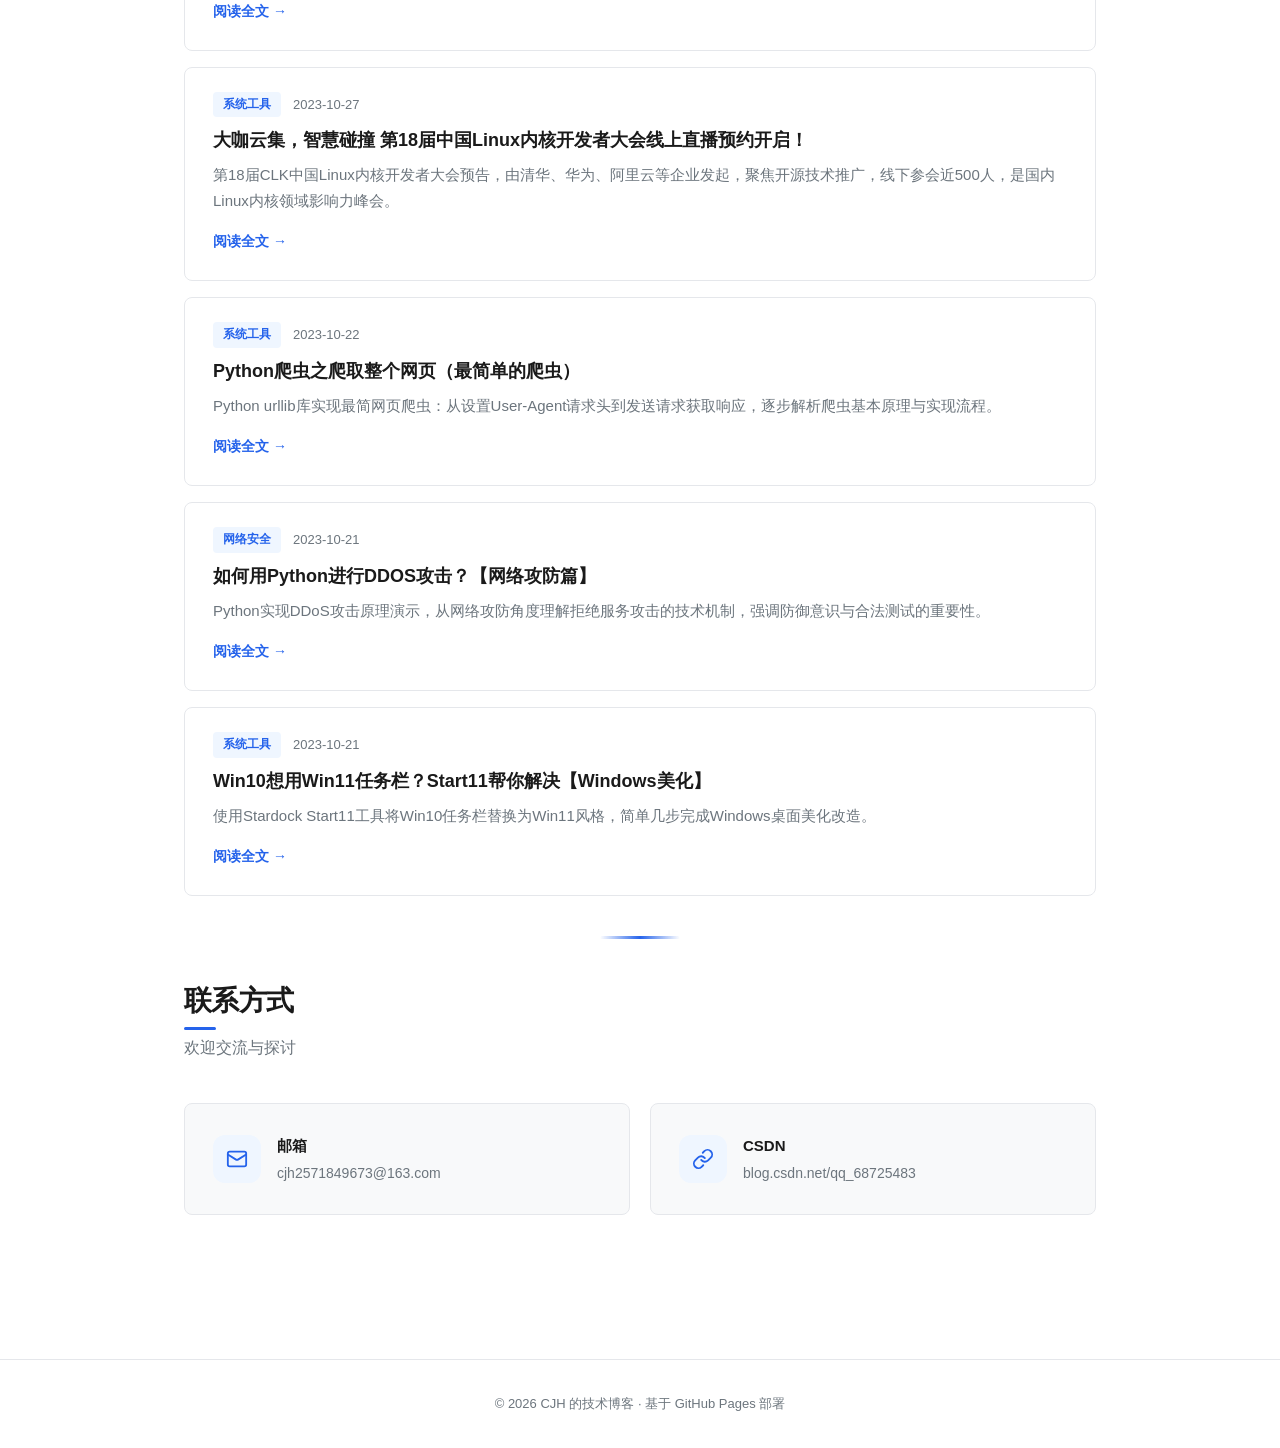
==== commit f51397f0: "安全加固：移除第三方脚本，删除Giscus评论、不蒜子统计、PWA、字体CDN，全部使用系统字体和本地资源" ====
--- a/index.html
+++ b/index.html
@@ -9,8 +9,6 @@
   <meta name="author" content="CJH">
   <meta name="theme-color" content="#2563eb">
   <link rel="icon" type="image/svg+xml" href="favicon.svg">
-  <link rel="manifest" href="manifest.json">
-  <link rel="alternate" type="application/rss+xml" title="CJH 的技术博客" href="feed.xml">
 
   <!-- Open Graph -->
   <meta property="og:title" content="CJH 的技术博客">
@@ -177,12 +175,6 @@
 
         <div class="category-bar" id="category-tags"></div>
         <div id="article-list"></div>
-
-        <!-- 评论区域 -->
-        <div class="comments-section">
-          <h3>评论</h3>
-          <div class="giscus"></div>
-        </div>
       </div>
     </section>
 
@@ -228,11 +220,6 @@
   <!-- 页脚 -->
   <footer class="footer">
     <p>&copy; 2026 CJH 的技术博客 · 基于 <a href="https://pages.github.com" target="_blank" rel="noopener">GitHub Pages</a> 部署</p>
-    <div class="site-stats">
-      <span>本文总阅读量 <span id="busuanzi_value_page_pv">-</span> 次</span>
-      <span>本站总访问量 <span id="busuanzi_value_site_pv">-</span> 次</span>
-      <span>本站访客数 <span id="busuanzi_value_site_uv">-</span> 人</span>
-    </div>
   </footer>
 
   <!-- 回到顶部按钮 -->
@@ -242,27 +229,6 @@
     </svg>
   </button>
 
-  <!-- 不蒜子统计 -->
-  <script async src="https://busuanzi.ibruce.info/busuanzi/2.3/busuanzi.pure.mini.js"></script>
-
-  <!-- Giscus 评论系统（需配置仓库后启用）-->
-  <script src="https://giscus.app/client.js"
-    data-repo="cheng-jun-hao/my-blog"
-    data-repo-id=""
-    data-category="Comments"
-    data-category-id=""
-    data-mapping="pathname"
-    data-strict="0"
-    data-reactions-enabled="1"
-    data-emit-metadata="0"
-    data-input-position="top"
-    data-theme="preferred_color_scheme"
-    data-lang="zh-CN"
-    data-loading="lazy"
-    crossorigin="anonymous"
-    async>
-  </script>
-
   <script src="js/articles.js"></script>
   <script src="js/main.js"></script>
 </body>
--- a/css/style.css
+++ b/css/style.css
@@ -1,7 +1,6 @@
 /* ===== CJH 的技术博客 - 样式表 ===== */
 
 /* --- 基础重置与变量 --- */
-@import url('https://fonts.loli.net/css2?family=Inter:wght@400;500;600;700;800&family=Noto+Sans+SC:wght@400;500;600;700;800&family=JetBrains+Mono:wght@400;500&display=swap');
 
 :root {
   --bg-primary: #ffffff;
@@ -16,8 +15,8 @@
   --shadow-hover: 0 8px 24px rgba(0, 0, 0, 0.1);
   --radius: 8px;
   --max-width: 960px;
-  --font-stack: "Inter", "Noto Sans SC", -apple-system, BlinkMacSystemFont, "Segoe UI", sans-serif;
-  --font-mono: "JetBrains Mono", "Fira Code", "Cascadia Code", monospace;
+  --font-stack: "PingFang SC", "Hiragino Sans GB", "Microsoft YaHei", "Helvetica Neue", Helvetica, Arial, sans-serif;
+  --font-mono: "SF Mono", "Fira Code", "Cascadia Code", "Consolas", monospace;
   --transition: 0.25s ease;
   --transition-slow: 0.5s cubic-bezier(0.22, 1, 0.36, 1);
 }
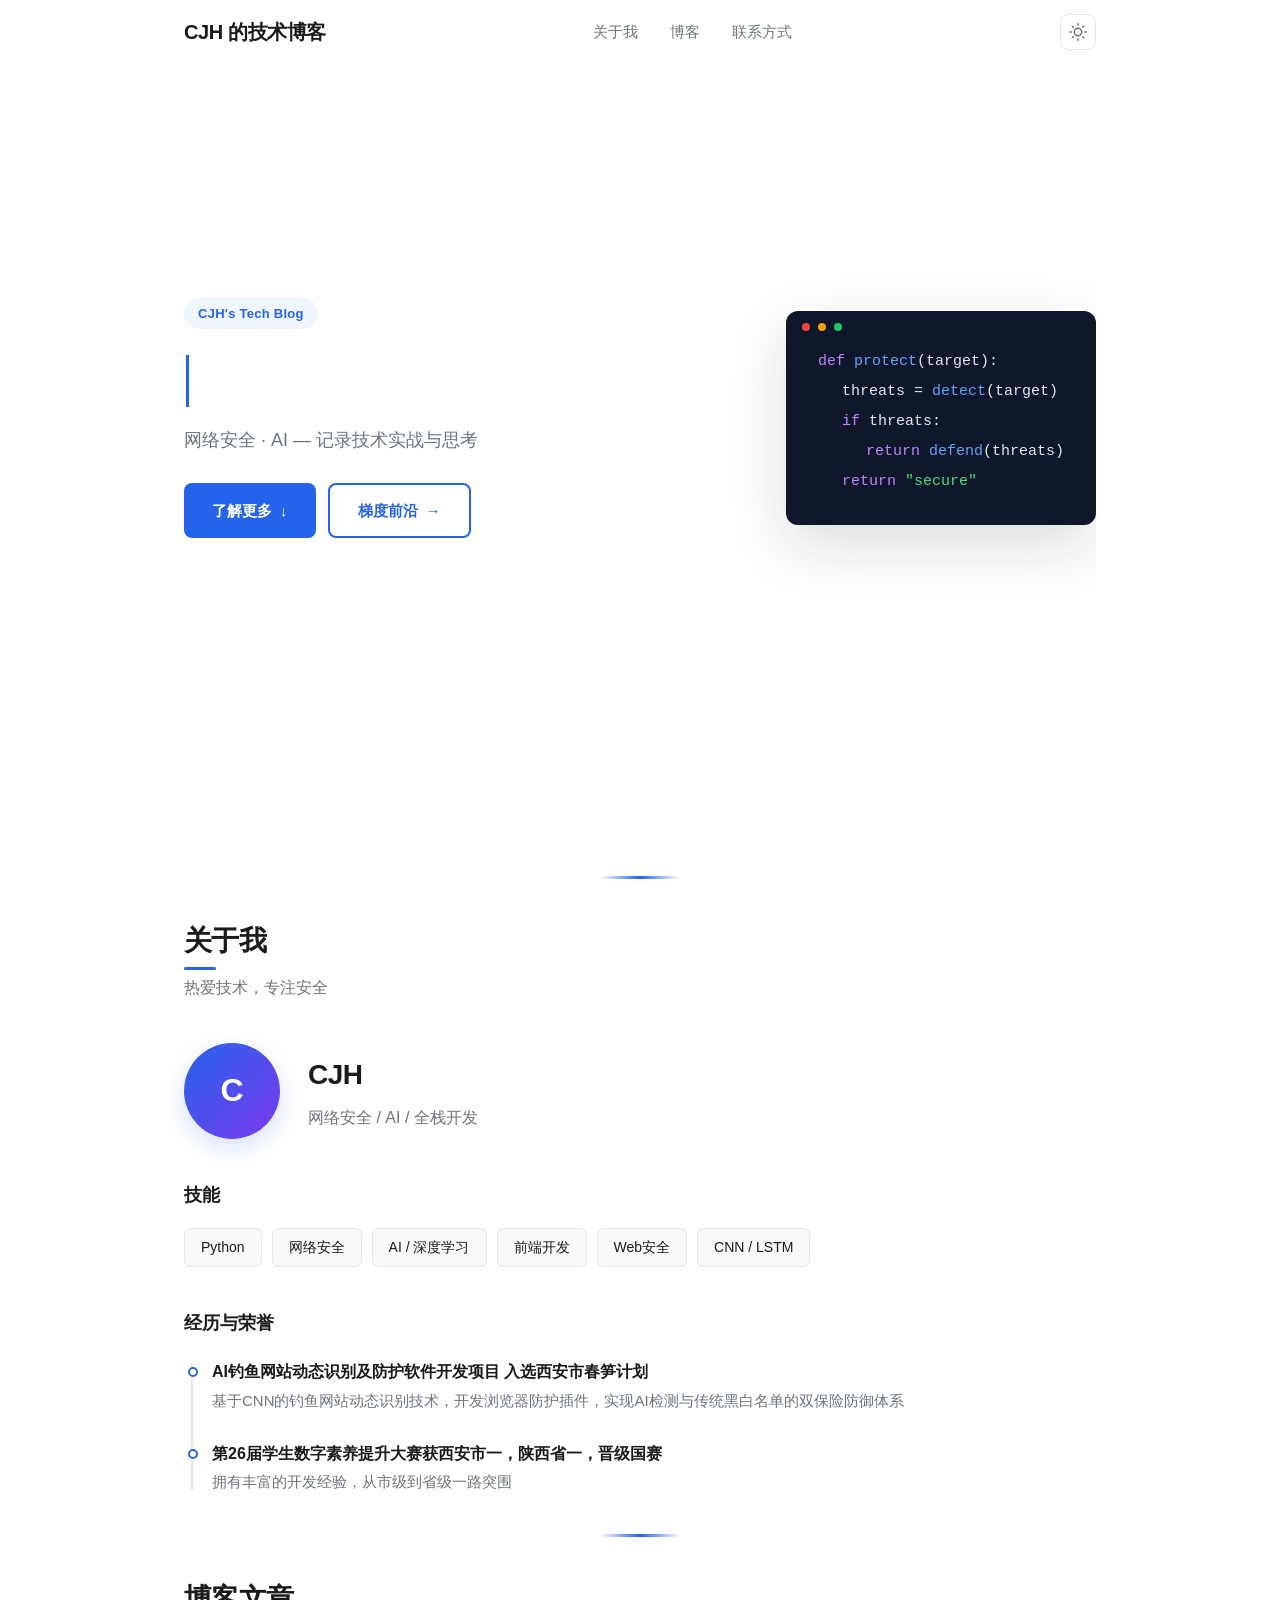
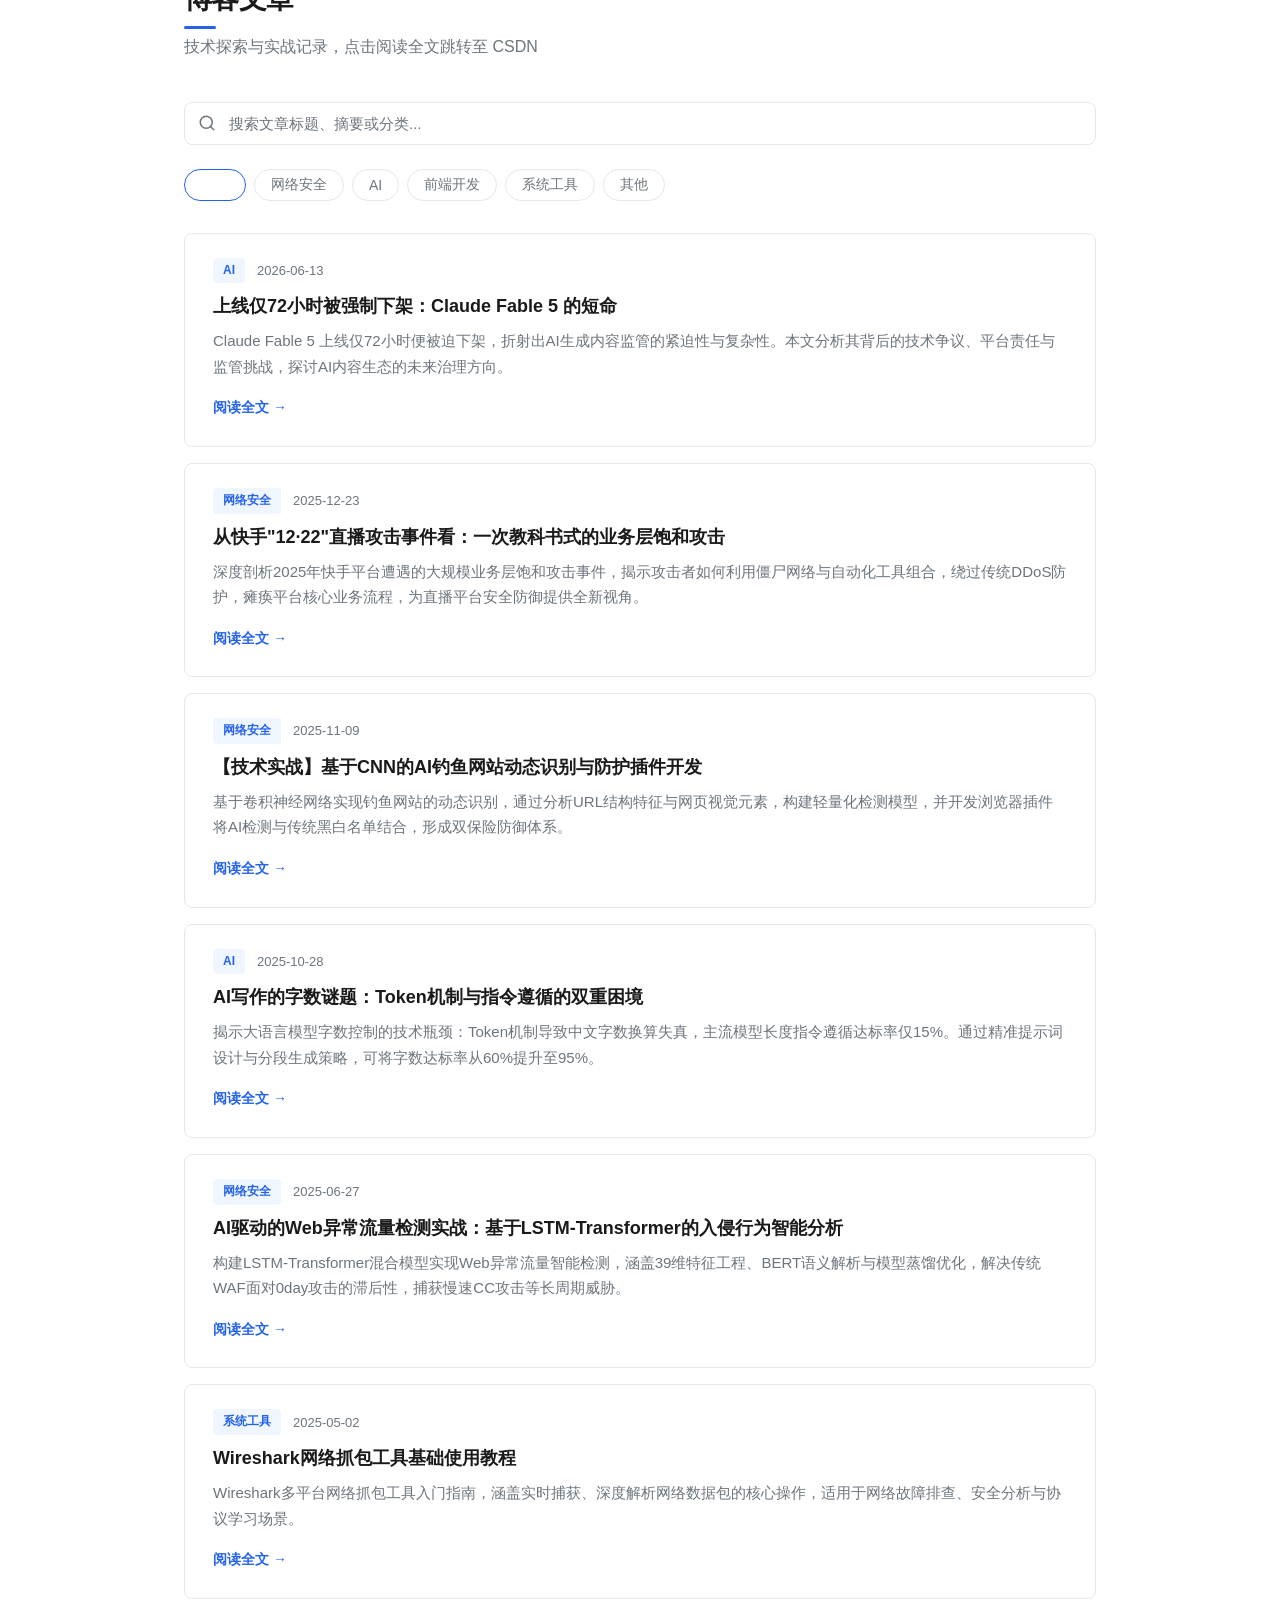
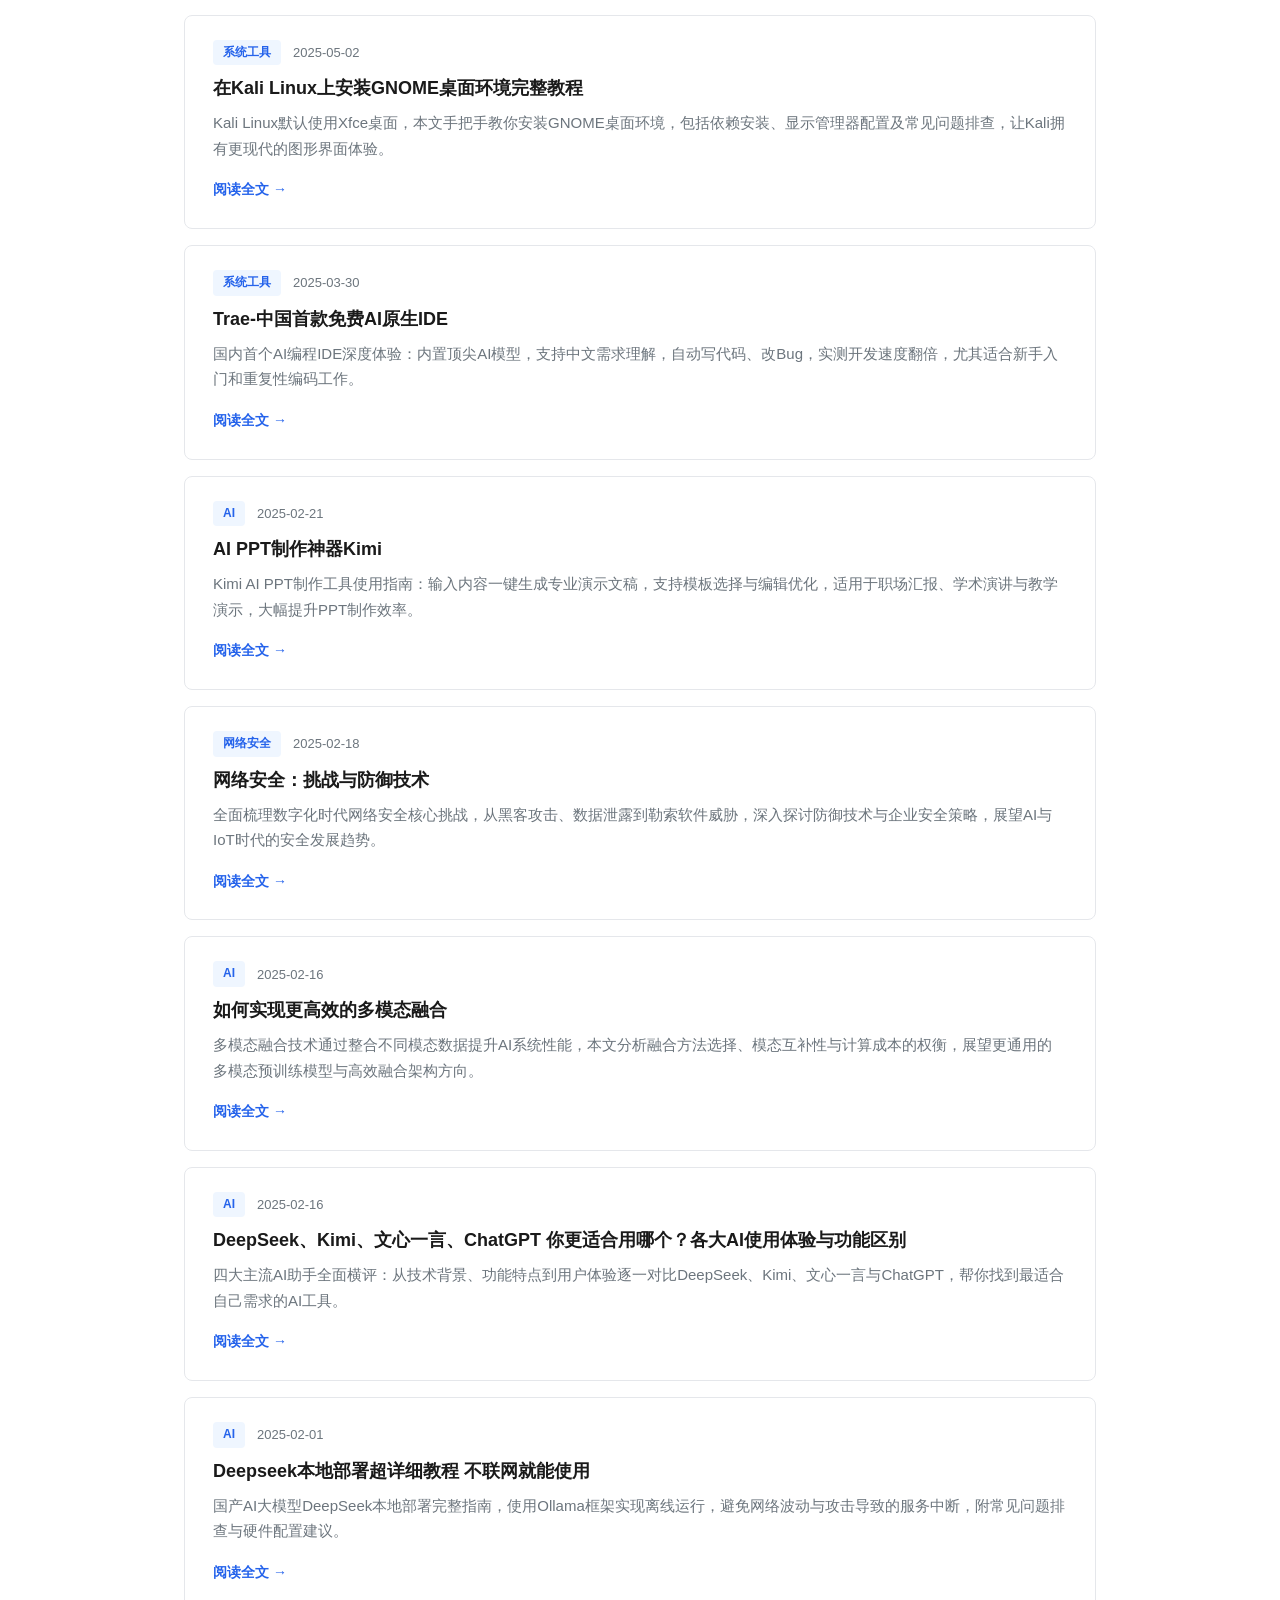
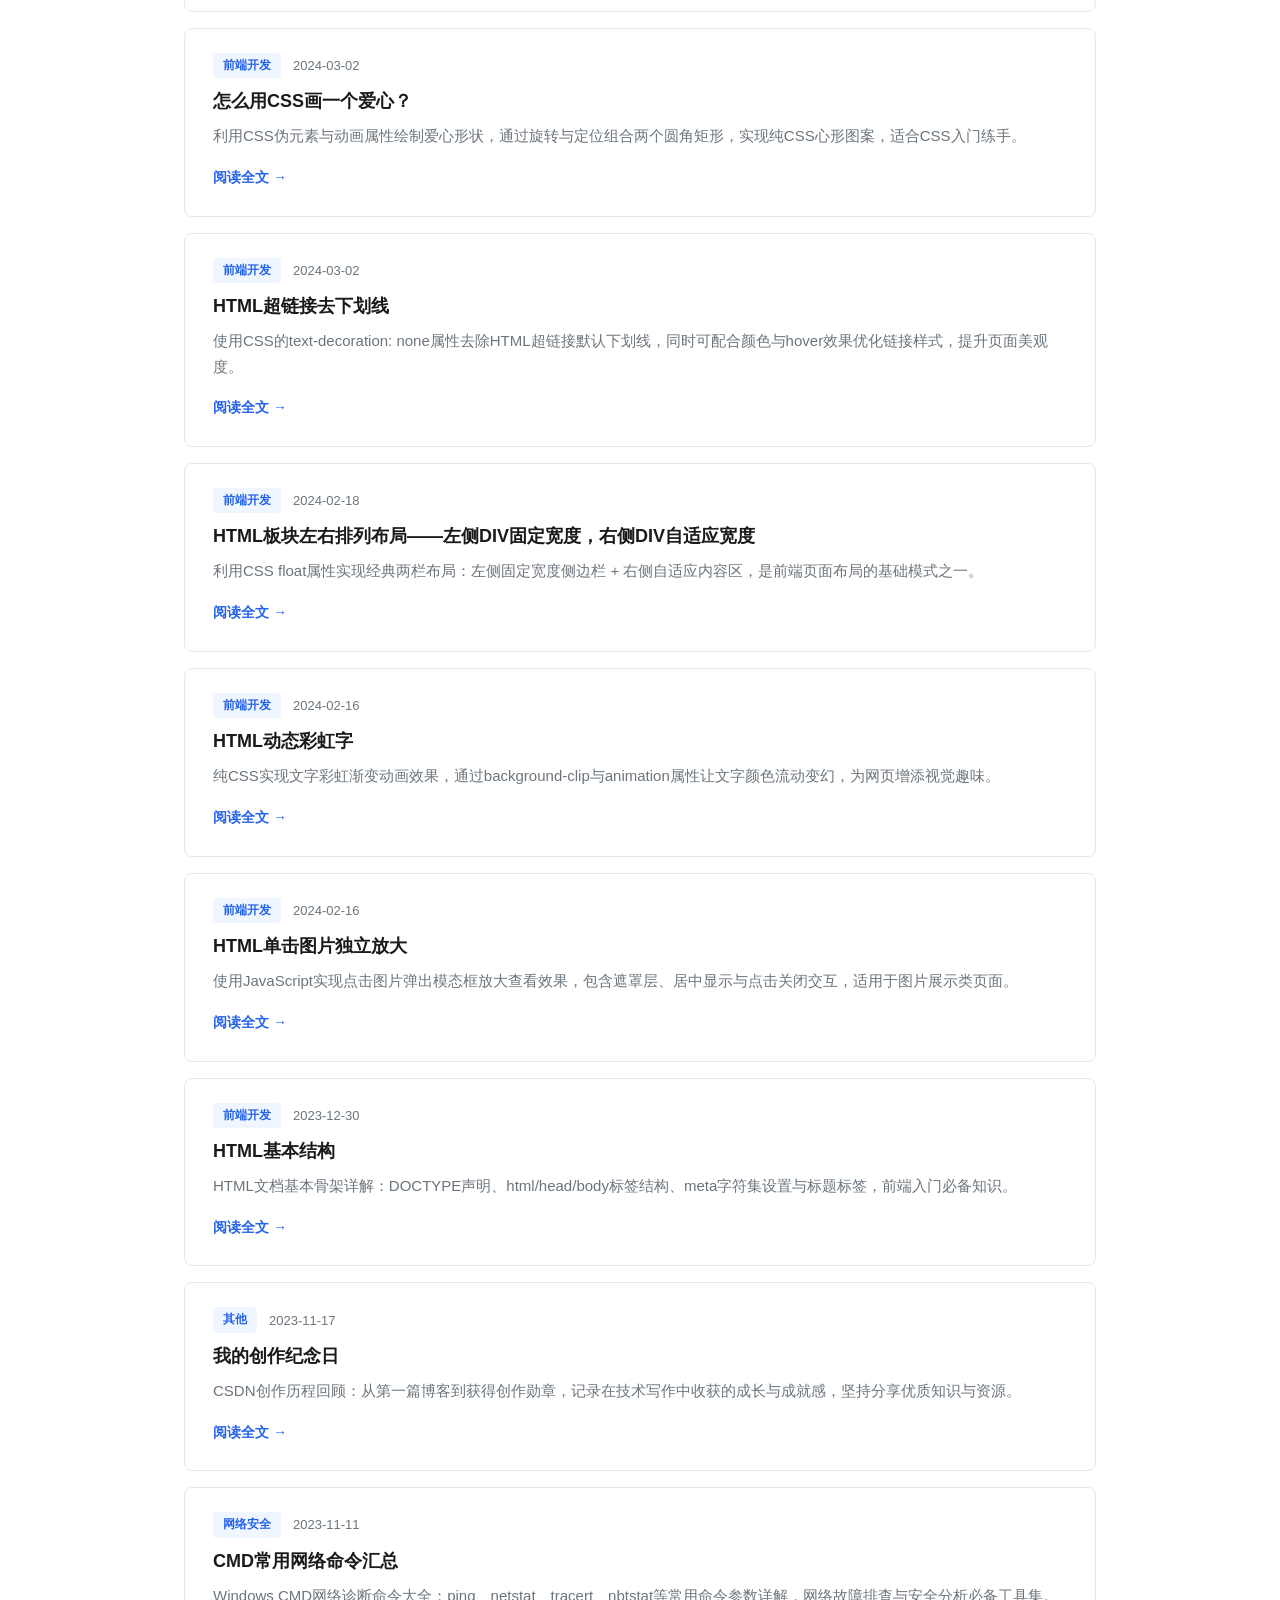
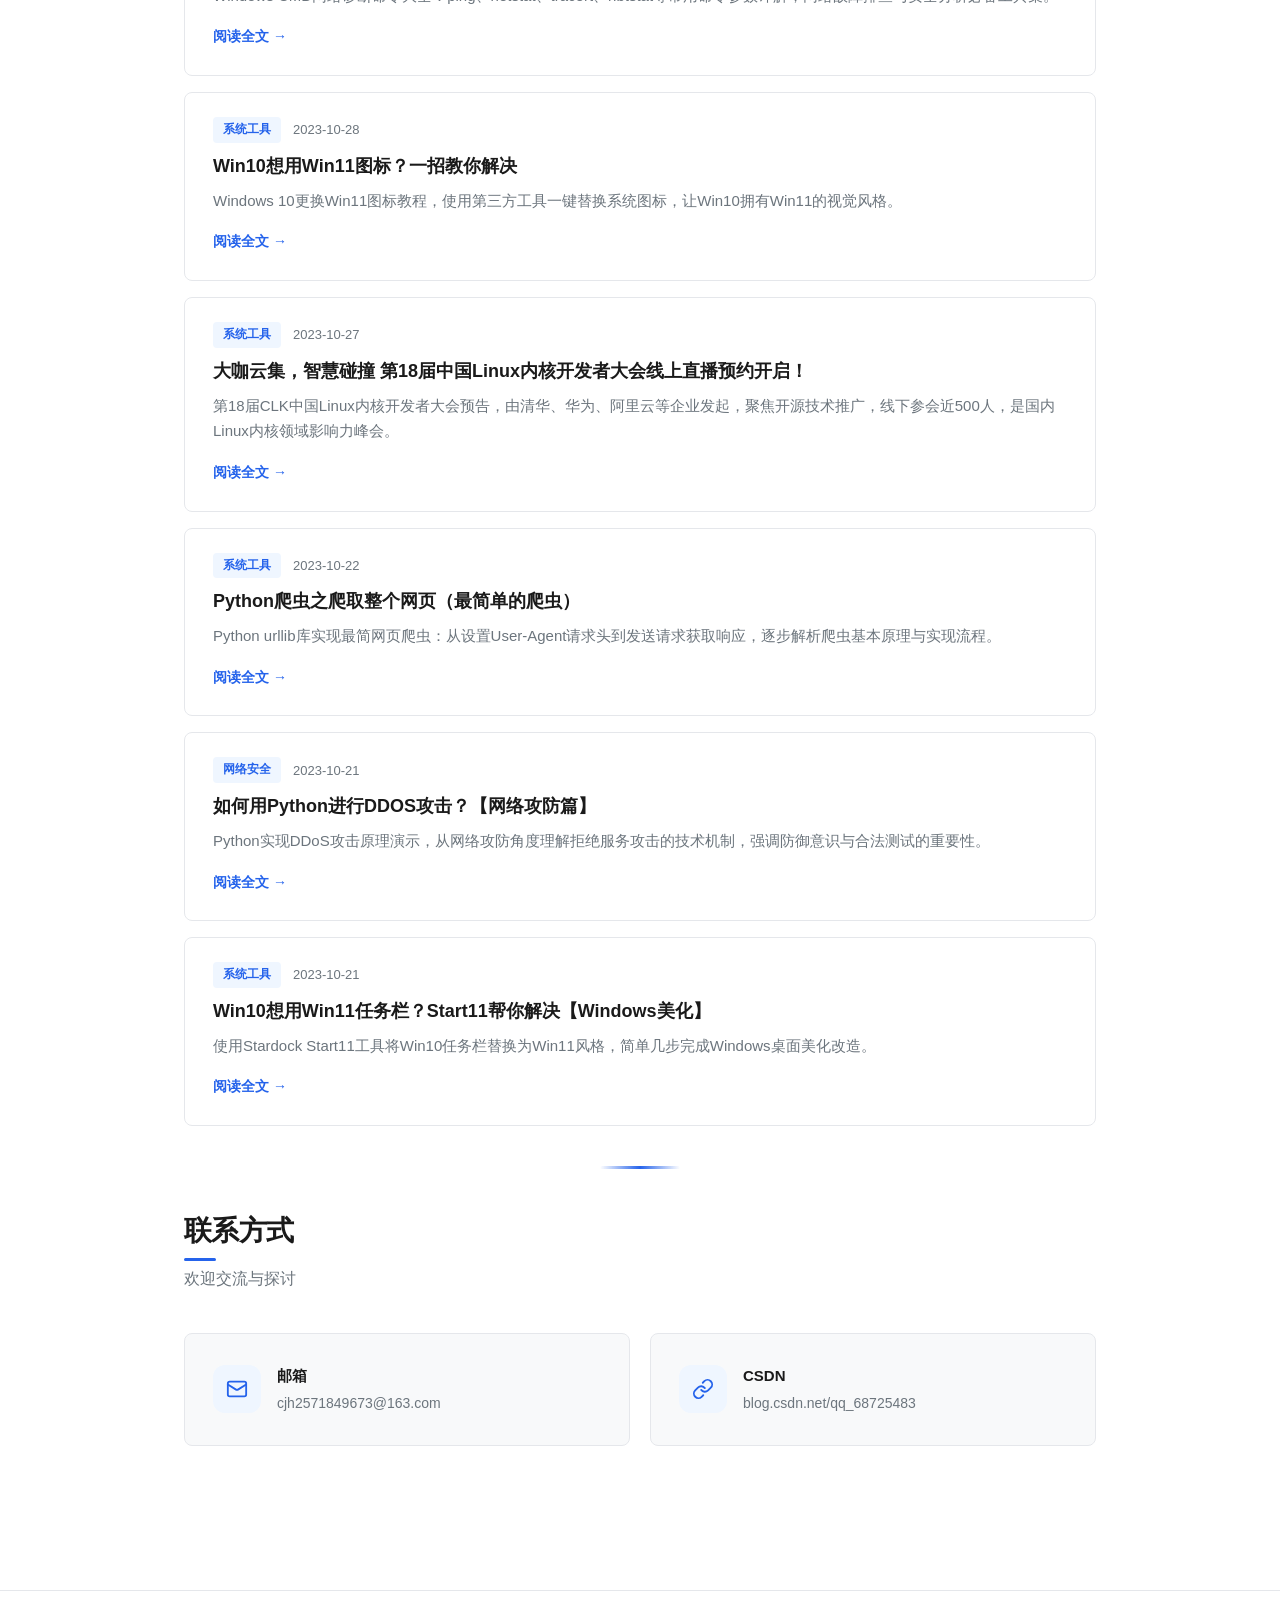
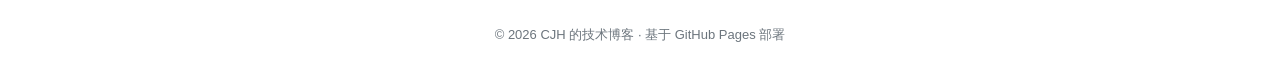
==== commit 24e2f3a0: "添加梯度前沿链接" ====
--- a/index.html
+++ b/index.html
@@ -95,7 +95,10 @@
         <h1 class="hero-title" id="heroTitle">探索技术
 守护安全</h1>
         <p class="hero-desc">网络安全 · AI  — 记录技术实战与思考</p>
-        <a href="#about" class="hero-cta" id="heroCta">了解更多 <span>&darr;</span></a>
+        <div class="hero-buttons">
+          <a href="#about" class="hero-cta" id="heroCta">了解更多 <span>&darr;</span></a>
+          <a href="https://cheng-jun-hao.github.io/-Gradient-Frontier/" class="hero-cta-alt" target="_blank" rel="noopener noreferrer">梯度前沿 <span class="alt-arrow">&rarr;</span></a>
+        </div>
       </div>
       <div class="hero-visual">
         <div class="hero-code">
--- a/css/style.css
+++ b/css/style.css
@@ -399,6 +399,48 @@
   animation: heroReveal 0.7s cubic-bezier(0.22, 1, 0.36, 1) 0.5s forwards;
 }
 
+.hero-buttons {
+  display: flex;
+  gap: 12px;
+  flex-wrap: wrap;
+  opacity: 0;
+  transform: translateY(12px);
+  animation: heroReveal 0.7s cubic-bezier(0.22, 1, 0.36, 1) 0.5s forwards;
+}
+
+.hero-cta-alt {
+  display: inline-flex;
+  align-items: center;
+  gap: 8px;
+  padding: 12px 28px;
+  background: transparent;
+  color: var(--accent);
+  border: 2px solid var(--accent);
+  font-size: 0.9375rem;
+  font-weight: 600;
+  border-radius: 8px;
+  transition: all 0.35s cubic-bezier(0.22, 1, 0.36, 1);
+  opacity: 0;
+  transform: translateY(12px);
+  animation: heroReveal 0.7s cubic-bezier(0.22, 1, 0.36, 1) 0.65s forwards;
+}
+
+.hero-cta-alt:hover {
+  background: var(--accent);
+  color: #fff;
+  transform: translateY(-2px);
+  box-shadow: 0 6px 20px rgba(37, 99, 235, 0.35);
+}
+
+.hero-cta-alt .alt-arrow {
+  display: inline-block;
+  transition: transform 0.3s cubic-bezier(0.22, 1, 0.36, 1);
+}
+
+.hero-cta-alt:hover .alt-arrow {
+  transform: translateX(4px);
+}
+
 .hero-cta:hover {
   background: #1d4ed8;
   color: #fff;
